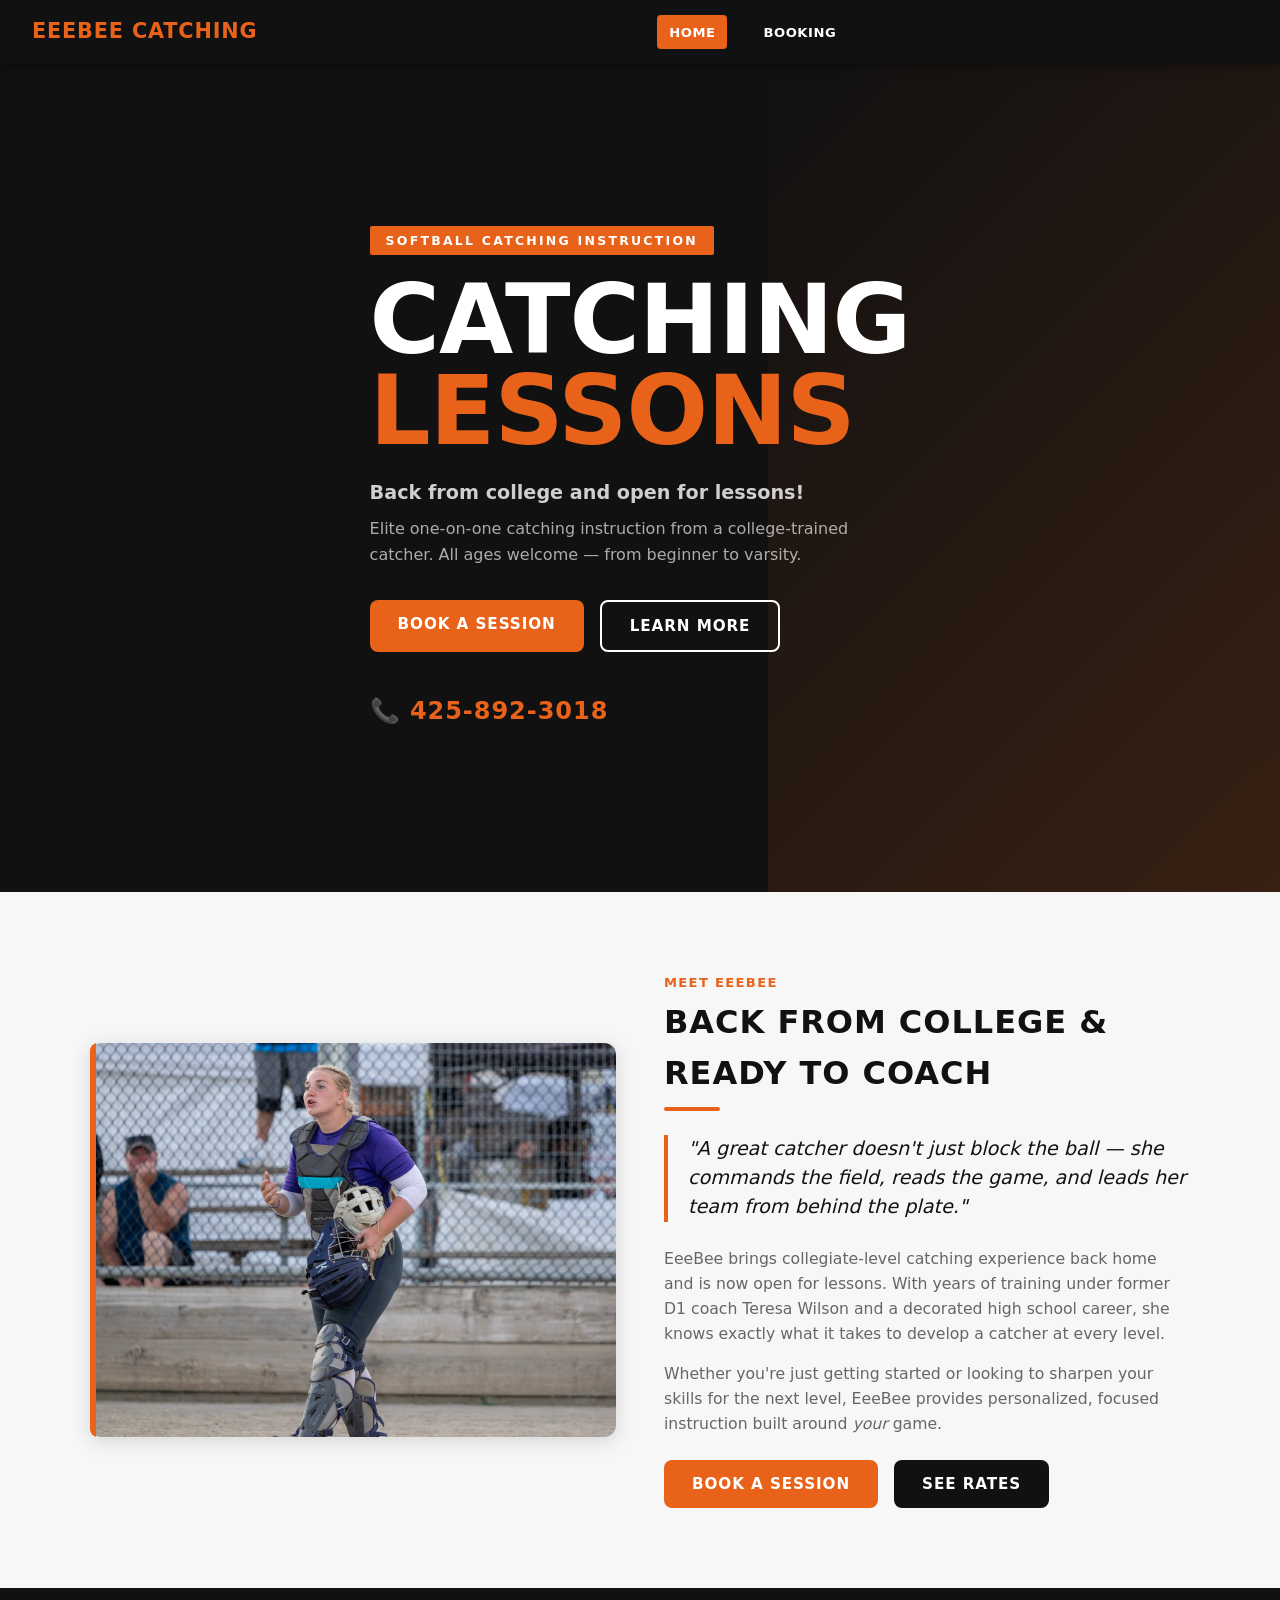
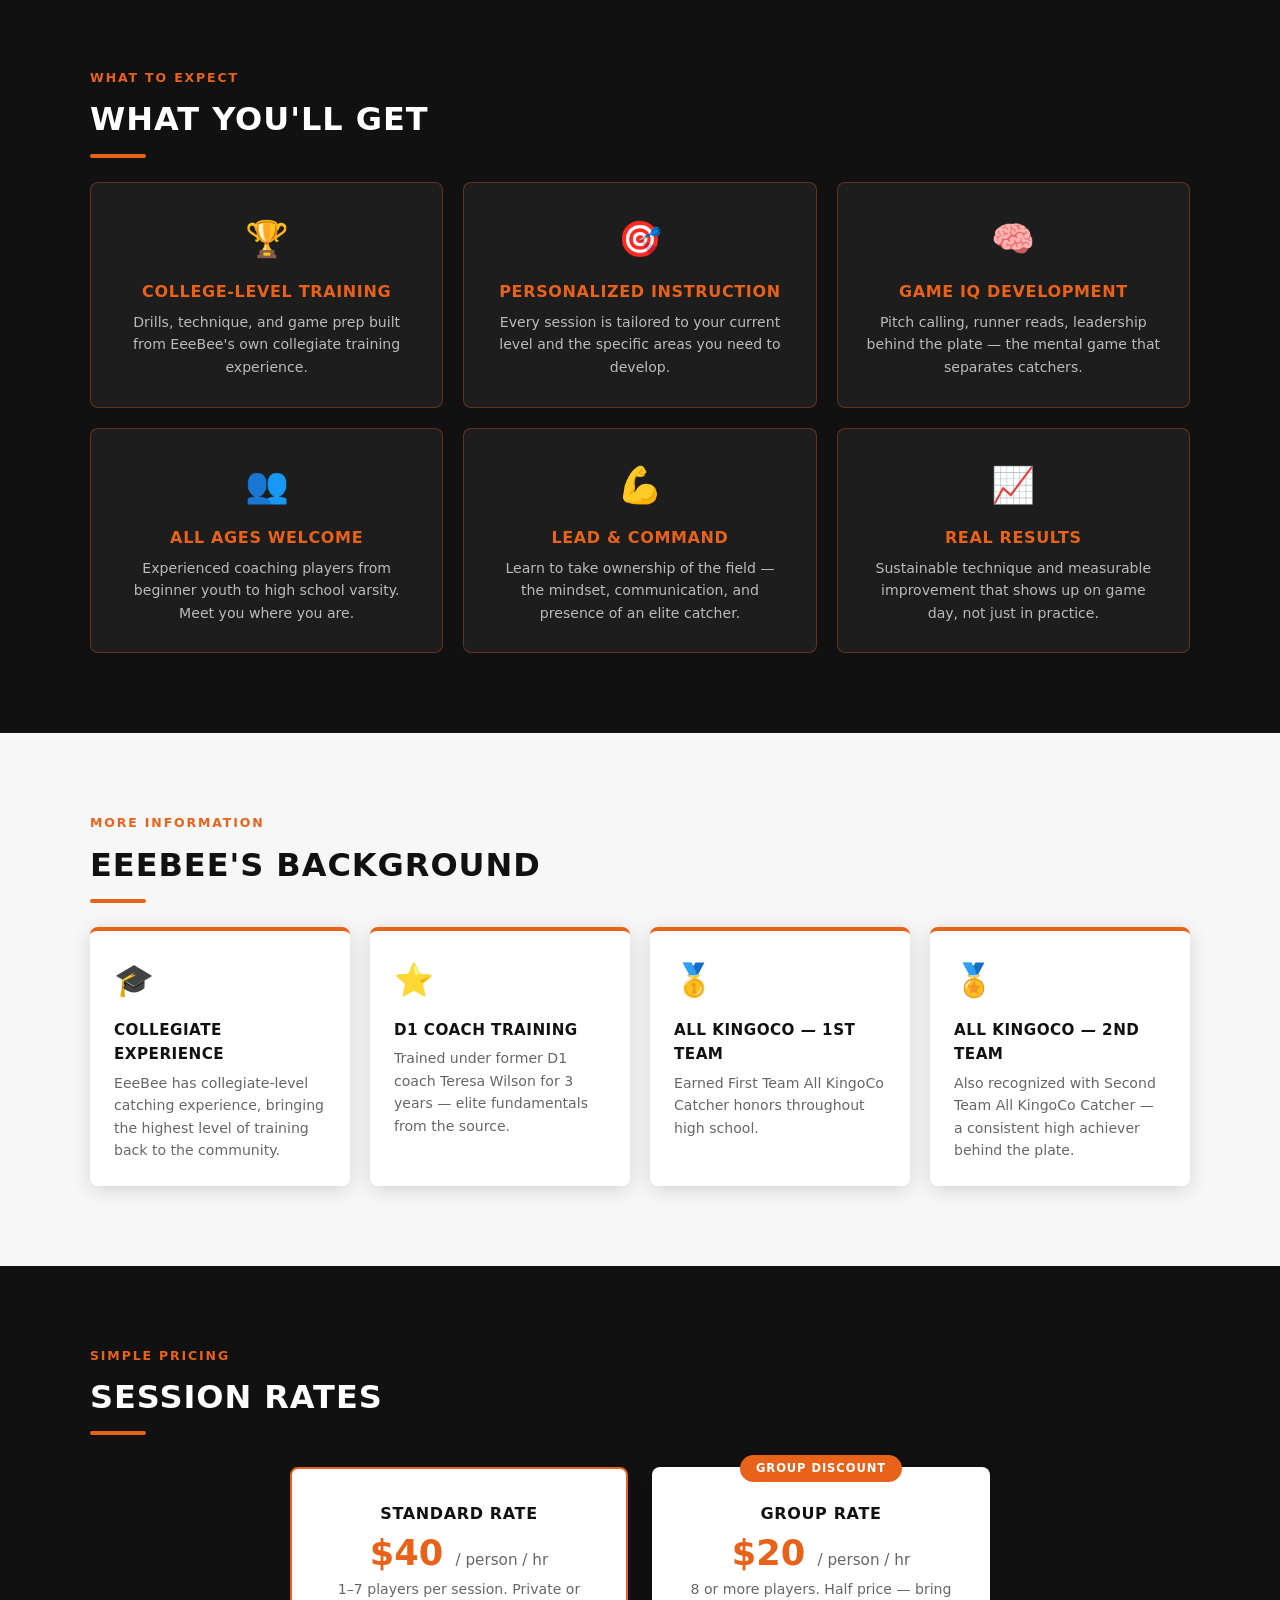
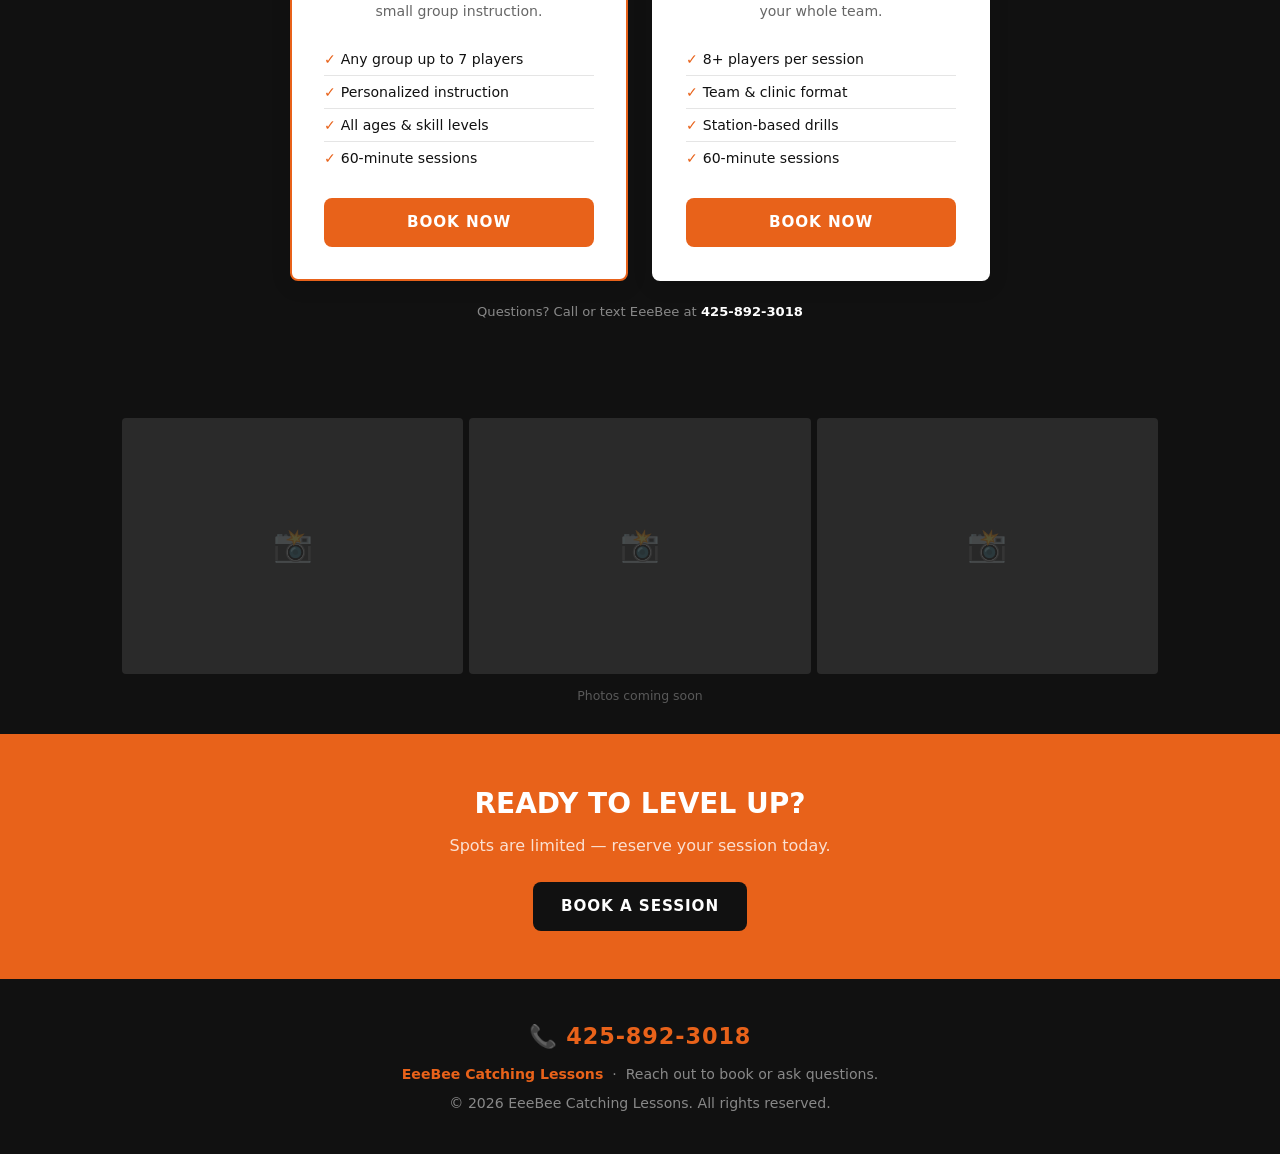
==== index.html @ da9e3a6a "add EeeBee hero photo to about section" ====
<!DOCTYPE html>
<html lang="en">
<head>
  <meta charset="UTF-8" />
  <meta name="viewport" content="width=device-width, initial-scale=1.0" />
  <title>EeeBee Catching Lessons</title>
  <link rel="stylesheet" href="style.css" />
</head>
<body>

<nav>
  <span class="nav-brand">EeeBee Catching</span>
  <div class="nav-links">
    <a href="index.html" class="active">Home</a>
    <a href="https://coach-book-sandy.vercel.app/eeebee/book">Booking</a>
  </div>
  <div id="nav-auth"></div>
</nav>

<!-- HERO -->
<section class="hero">
  <div class="hero-bg"></div>
  <div class="hero-content">
    <div class="hero-eyebrow">Softball Catching Instruction</div>
    <h1>Catching<span>Lessons</span></h1>
    <p class="hero-sub">Back from college and open for lessons!</p>
    <p class="hero-desc">Elite one-on-one catching instruction from a college-trained catcher. All ages welcome — from beginner to varsity.</p>
    <div class="hero-cta">
      <a href="https://coach-book-sandy.vercel.app/eeebee/book" class="btn btn-orange">Book a Session</a>
      <a href="#about" class="btn btn-outline">Learn More</a>
    </div>
    <div class="hero-contact">📞 425-892-3018</div>
  </div>
</section>

<!-- ABOUT / PHILOSOPHY -->
<section class="section" id="about">
  <div class="section-inner">
    <div class="about-grid">
      <div class="about-image">
        <img src="IMG_5575.jpeg" alt="EeeBee in catcher's gear" style="width:100%;border-radius:12px;object-fit:cover;max-height:520px" />
      </div>
      <div class="about-text">
        <p class="section-subtitle" style="margin-bottom:0.25rem;text-transform:uppercase;font-weight:800;font-size:0.82rem;letter-spacing:0.1em;color:var(--orange)">Meet EeeBee</p>
        <h2 class="section-title">Back from College &amp; Ready to Coach</h2>
        <div class="orange-line"></div>
        <blockquote>"A great catcher doesn't just block the ball — she commands the field, reads the game, and leads her team from behind the plate."</blockquote>
        <p>EeeBee brings collegiate-level catching experience back home and is now open for lessons. With years of training under former D1 coach Teresa Wilson and a decorated high school career, she knows exactly what it takes to develop a catcher at every level.</p>
        <p>Whether you're just getting started or looking to sharpen your skills for the next level, EeeBee provides personalized, focused instruction built around <em>your</em> game.</p>
        <div style="margin-top:1.5rem;display:flex;gap:1rem;flex-wrap:wrap">
          <a href="https://coach-book-sandy.vercel.app/eeebee/book" class="btn btn-orange">Book a Session</a>
          <a href="#rates" class="btn btn-black">See Rates</a>
        </div>
      </div>
    </div>
  </div>
</section>

<!-- WHAT TO EXPECT -->
<section class="section section-dark">
  <div class="section-inner">
    <p style="color:var(--orange);font-size:0.78rem;font-weight:800;letter-spacing:0.15em;text-transform:uppercase;margin-bottom:0.4rem">What to Expect</p>
    <h2 class="section-title" style="color:var(--white)">What You'll Get</h2>
    <div class="orange-line"></div>
    <div class="pillars-grid">
      <div class="pillar-card">
        <div class="pillar-icon">🏆</div>
        <h3>College-Level Training</h3>
        <p>Drills, technique, and game prep built from EeeBee's own collegiate training experience.</p>
      </div>
      <div class="pillar-card">
        <div class="pillar-icon">🎯</div>
        <h3>Personalized Instruction</h3>
        <p>Every session is tailored to your current level and the specific areas you need to develop.</p>
      </div>
      <div class="pillar-card">
        <div class="pillar-icon">🧠</div>
        <h3>Game IQ Development</h3>
        <p>Pitch calling, runner reads, leadership behind the plate — the mental game that separates catchers.</p>
      </div>
      <div class="pillar-card">
        <div class="pillar-icon">👥</div>
        <h3>All Ages Welcome</h3>
        <p>Experienced coaching players from beginner youth to high school varsity. Meet you where you are.</p>
      </div>
      <div class="pillar-card">
        <div class="pillar-icon">💪</div>
        <h3>Lead &amp; Command</h3>
        <p>Learn to take ownership of the field — the mindset, communication, and presence of an elite catcher.</p>
      </div>
      <div class="pillar-card">
        <div class="pillar-icon">📈</div>
        <h3>Real Results</h3>
        <p>Sustainable technique and measurable improvement that shows up on game day, not just in practice.</p>
      </div>
    </div>
  </div>
</section>

<!-- CREDENTIALS -->
<section class="section">
  <div class="section-inner">
    <p style="color:var(--orange);font-size:0.78rem;font-weight:800;letter-spacing:0.15em;text-transform:uppercase;margin-bottom:0.4rem">More Information</p>
    <h2 class="section-title">EeeBee's Background</h2>
    <div class="orange-line"></div>
    <div class="cred-grid">
      <div class="cred-card">
        <div class="cred-icon">🎓</div>
        <h4>Collegiate Experience</h4>
        <p>EeeBee has collegiate-level catching experience, bringing the highest level of training back to the community.</p>
      </div>
      <div class="cred-card">
        <div class="cred-icon">⭐</div>
        <h4>D1 Coach Training</h4>
        <p>Trained under former D1 coach Teresa Wilson for 3 years — elite fundamentals from the source.</p>
      </div>
      <div class="cred-card">
        <div class="cred-icon">🥇</div>
        <h4>All KingoCo — 1st Team</h4>
        <p>Earned First Team All KingoCo Catcher honors throughout high school.</p>
      </div>
      <div class="cred-card">
        <div class="cred-icon">🏅</div>
        <h4>All KingoCo — 2nd Team</h4>
        <p>Also recognized with Second Team All KingoCo Catcher — a consistent high achiever behind the plate.</p>
      </div>
    </div>
  </div>
</section>

<!-- RATES -->
<section class="section section-dark" id="rates">
  <div class="section-inner">
    <p style="color:var(--orange);font-size:0.78rem;font-weight:800;letter-spacing:0.15em;text-transform:uppercase;margin-bottom:0.4rem">Simple Pricing</p>
    <h2 class="section-title" style="color:var(--white)">Session Rates</h2>
    <div class="orange-line"></div>
    <div style="display:grid;grid-template-columns:1fr 1fr;gap:1.5rem;max-width:700px;margin:2rem auto 0">
      <div class="rate-card featured" style="text-align:center">
        <div class="rate-title">Standard Rate</div>
        <div class="rate-price">$40 <span>/ person / hr</span></div>
        <div class="rate-desc">1–7 players per session. Private or small group instruction.</div>
        <ul class="rate-features" style="text-align:left">
          <li>Any group up to 7 players</li>
          <li>Personalized instruction</li>
          <li>All ages &amp; skill levels</li>
          <li>60-minute sessions</li>
        </ul>
        <a href="https://coach-book-sandy.vercel.app/eeebee/book" class="btn btn-orange" style="width:100%;text-align:center">Book Now</a>
      </div>
      <div class="rate-card" style="text-align:center;position:relative">
        <div class="rate-badge">Group Discount</div>
        <div class="rate-title">Group Rate</div>
        <div class="rate-price">$20 <span>/ person / hr</span></div>
        <div class="rate-desc">8 or more players. Half price — bring your whole team.</div>
        <ul class="rate-features" style="text-align:left">
          <li>8+ players per session</li>
          <li>Team &amp; clinic format</li>
          <li>Station-based drills</li>
          <li>60-minute sessions</li>
        </ul>
        <a href="https://coach-book-sandy.vercel.app/eeebee/book" class="btn btn-orange" style="width:100%;text-align:center">Book Now</a>
      </div>
    </div>
    <p style="text-align:center;font-size:0.82rem;color:rgba(255,255,255,0.5);margin-top:1.25rem">
      Questions? Call or text EeeBee at <strong style="color:var(--white)">425-892-3018</strong>
    </p>
  </div>
</section>

<!-- PHOTO STRIP -->
<section style="padding:0;background:var(--black)">
  <div style="max-width:1100px;margin:0 auto;padding:1rem 2rem">
    <div class="photo-strip">
      <div class="photo-strip-item">📸</div>
      <div class="photo-strip-item">📸</div>
      <div class="photo-strip-item">📸</div>
    </div>
    <p style="text-align:center;color:rgba(255,255,255,0.3);font-size:0.78rem;padding:0.75rem 0">Photos coming soon</p>
  </div>
</section>

<!-- CTA -->
<div class="cta-strip">
  <h2>Ready to Level Up?</h2>
  <p>Spots are limited — reserve your session today.</p>
  <a href="https://coach-book-sandy.vercel.app/eeebee/book" class="btn btn-black">Book a Session</a>
</div>

<footer>
  <div class="footer-contact">📞 425-892-3018</div>
  <p><strong>EeeBee Catching Lessons</strong> &nbsp;·&nbsp; Reach out to book or ask questions.</p>
  <p style="margin-top:0.4rem">© 2026 EeeBee Catching Lessons. All rights reserved.</p>
</footer>

<script src="auth.js"></script>
</body>
</html>
---- style.css ----
/* ===== RESET & BASE ===== */
*, *::before, *::after { box-sizing: border-box; margin: 0; padding: 0; }

:root {
  --orange:      #E8621A;
  --orange-dark: #C04E10;
  --orange-light:#FF8040;
  --black:       #111111;
  --dark:        #1e1e1e;
  --white:       #ffffff;
  --off-white:   #f7f7f7;
  --gray:        #666666;
  --light-gray:  #e5e5e5;
  --green:       #16a34a;
  --red:         #dc2626;
  --radius:      8px;
  --shadow:      0 4px 20px rgba(0,0,0,0.14);
  --transition:  0.2s ease;
  --font:        'Segoe UI', system-ui, sans-serif;
}

html { scroll-behavior: smooth; }
body { font-family: var(--font); background: var(--off-white); color: var(--black); line-height: 1.6; }
img  { max-width: 100%; display: block; }
a    { color: inherit; text-decoration: none; }

/* ===== NAV ===== */
nav {
  position: sticky; top: 0; z-index: 100;
  background: var(--black);
  display: flex; align-items: center; justify-content: space-between;
  padding: 0 2rem; height: 64px;
  box-shadow: 0 2px 12px rgba(0,0,0,0.4);
}
.nav-brand {
  font-size: 1.3rem; font-weight: 900; color: var(--orange);
  letter-spacing: 0.04em; text-transform: uppercase;
}
.nav-links { display: flex; gap: 1.5rem; }
.nav-links a {
  color: var(--white); font-weight: 600; font-size: 0.95rem;
  padding: 0.4rem 0.75rem; border-radius: 4px;
  transition: background var(--transition), color var(--transition);
  text-transform: uppercase; letter-spacing: 0.04em; font-size: 0.82rem;
}
.nav-links a:hover, .nav-links a.active {
  background: var(--orange); color: var(--white);
}

/* ===== BUTTONS ===== */
.btn {
  display: inline-block; padding: 0.75rem 1.75rem;
  border-radius: var(--radius); font-weight: 800; font-size: 0.95rem;
  cursor: pointer; border: none;
  transition: transform var(--transition), box-shadow var(--transition), background var(--transition);
  text-transform: uppercase; letter-spacing: 0.06em;
}
.btn:hover { transform: translateY(-2px); box-shadow: 0 6px 20px rgba(0,0,0,0.2); }
.btn-orange { background: var(--orange); color: var(--white); }
.btn-orange:hover { background: var(--orange-light); }
.btn-black  { background: var(--black); color: var(--white); }
.btn-black:hover { background: #333; }
.btn-outline {
  background: transparent; color: var(--white);
  border: 2px solid var(--white);
}
.btn-outline:hover { background: var(--white); color: var(--black); }

/* ===== SECTION ===== */
.section { padding: 5rem 2rem; }
.section-inner { max-width: 1100px; margin: 0 auto; }
.section-title {
  font-size: 2rem; font-weight: 900; color: var(--black);
  text-transform: uppercase; letter-spacing: 0.03em; margin-bottom: 0.25rem;
}
.section-subtitle { color: var(--gray); font-size: 1rem; margin-bottom: 2rem; }
.orange-line {
  width: 56px; height: 4px; background: var(--orange);
  border-radius: 2px; margin: 0.5rem 0 1.5rem;
}

/* ===== HERO ===== */
.hero {
  position: relative; min-height: 92vh;
  display: flex; align-items: center; justify-content: center;
  overflow: hidden; background: var(--black);
}
.hero-bg {
  position: absolute; inset: 0;
  background: url('images/hero-placeholder.jpg') center/cover no-repeat;
  filter: brightness(0.32);
}
/* Diagonal accent */
.hero::after {
  content: ''; position: absolute; bottom: 0; right: 0;
  width: 40%; height: 100%;
  background: linear-gradient(135deg, transparent 0%, rgba(232,98,26,0.18) 100%);
  pointer-events: none;
}
.hero-content { position: relative; z-index: 2; max-width: 800px; padding: 2rem; text-align: left; }
.hero-eyebrow {
  display: inline-block; background: var(--orange); color: var(--white);
  font-size: 0.78rem; font-weight: 800; letter-spacing: 0.18em;
  text-transform: uppercase; padding: 0.3rem 1rem; border-radius: 2px;
  margin-bottom: 1.25rem;
}
.hero h1 {
  font-size: clamp(3rem, 8vw, 6rem); font-weight: 900;
  color: var(--white); line-height: 0.95; margin-bottom: 1.25rem;
  text-transform: uppercase; letter-spacing: -0.01em;
}
.hero h1 span { color: var(--orange); display: block; }
.hero-sub { font-size: 1.2rem; color: rgba(255,255,255,0.8); margin-bottom: 0.5rem; font-weight: 700; }
.hero-desc { font-size: 1rem; color: rgba(255,255,255,0.65); margin-bottom: 2rem; max-width: 520px; }
.hero-cta { display: flex; gap: 1rem; flex-wrap: wrap; }
.hero-contact {
  margin-top: 2.5rem; font-size: 1.5rem; font-weight: 900;
  color: var(--orange); letter-spacing: 0.04em;
}

/* ===== DIAGONAL SECTION DIVIDER ===== */
.section-dark { background: var(--black); }
.section-dark .section-title { color: var(--white); }
.section-dark .section-subtitle { color: rgba(255,255,255,0.55); }

/* ===== ABOUT / PHILOSOPHY ===== */
.about-grid {
  display: grid; grid-template-columns: 1fr 1fr; gap: 3rem; align-items: center;
}
.about-image {
  border-radius: var(--radius); overflow: hidden;
  box-shadow: var(--shadow); aspect-ratio: 4/3;
  background: var(--light-gray); position: relative;
}
.about-image::before {
  content: ''; position: absolute; top: 0; left: 0;
  width: 6px; height: 100%; background: var(--orange); z-index: 1;
}
.about-image img { width: 100%; height: 100%; object-fit: cover; }
.placeholder-img {
  width: 100%; height: 100%; display: flex; flex-direction: column;
  align-items: center; justify-content: center;
  background: linear-gradient(135deg, #2a2a2a, #1a1a1a);
  color: rgba(255,255,255,0.5); font-size: 0.88rem; font-weight: 600; gap: 0.5rem;
  min-height: 280px;
}
.placeholder-img .icon { font-size: 3rem; opacity: 0.4; }
.about-text blockquote {
  font-size: 1.2rem; font-style: italic; color: var(--black);
  border-left: 4px solid var(--orange); padding-left: 1.25rem;
  margin: 1.5rem 0; line-height: 1.5;
}
.about-text p { color: var(--gray); margin-bottom: 0.9rem; font-size: 0.98rem; }

/* ===== WHAT TO EXPECT PILLARS ===== */
.pillars-grid { display: grid; grid-template-columns: repeat(3, 1fr); gap: 1.25rem; }
.pillar-card {
  background: rgba(255,255,255,0.05); border: 1px solid rgba(232,98,26,0.35);
  border-radius: var(--radius); padding: 1.75rem; text-align: center;
  transition: background var(--transition), transform var(--transition);
}
.pillar-card:hover { background: rgba(232,98,26,0.12); transform: translateY(-4px); }
.pillar-icon { font-size: 2.2rem; margin-bottom: 0.75rem; }
.pillar-card h3 { font-size: 1rem; font-weight: 800; color: var(--orange); margin-bottom: 0.4rem; text-transform: uppercase; letter-spacing: 0.04em; }
.pillar-card p { font-size: 0.88rem; color: rgba(255,255,255,0.7); }

/* ===== CREDENTIALS ===== */
.cred-grid { display: grid; grid-template-columns: repeat(auto-fill, minmax(240px, 1fr)); gap: 1.25rem; }
.cred-card {
  background: var(--white); border-radius: var(--radius);
  box-shadow: var(--shadow); padding: 1.5rem;
  border-top: 4px solid var(--orange);
  transition: transform var(--transition);
}
.cred-card:hover { transform: translateY(-3px); }
.cred-card .cred-icon { font-size: 2rem; margin-bottom: 0.75rem; }
.cred-card h4 { font-size: 0.95rem; font-weight: 800; color: var(--black); text-transform: uppercase; letter-spacing: 0.03em; margin-bottom: 0.3rem; }
.cred-card p { font-size: 0.88rem; color: var(--gray); }

/* ===== PHOTO STRIP ===== */
.photo-strip {
  display: grid; grid-template-columns: repeat(3, 1fr); gap: 6px;
}
.photo-strip-item {
  aspect-ratio: 4/3; background: #2a2a2a; border-radius: 4px; overflow: hidden;
  display: flex; align-items: center; justify-content: center;
  font-size: 2rem; color: rgba(255,255,255,0.2);
}
.photo-strip-item img { width: 100%; height: 100%; object-fit: cover; }

/* ===== RATES PAGE ===== */
.rates-grid { display: grid; grid-template-columns: repeat(auto-fill, minmax(270px, 1fr)); gap: 1.5rem; }
.rate-card {
  background: var(--white); border-radius: var(--radius);
  box-shadow: var(--shadow); padding: 2rem; border: 2px solid transparent;
  transition: border-color var(--transition), transform var(--transition);
  position: relative;
}
.rate-card.featured { border-color: var(--orange); }
.rate-card:hover { transform: translateY(-4px); }
.rate-badge {
  position: absolute; top: -14px; left: 50%; transform: translateX(-50%);
  background: var(--orange); color: var(--white); font-size: 0.72rem;
  font-weight: 800; padding: 0.25rem 1rem; border-radius: 20px;
  white-space: nowrap; letter-spacing: 0.08em; text-transform: uppercase;
}
.rate-title { font-size: 1rem; font-weight: 900; color: var(--black); text-transform: uppercase; letter-spacing: 0.04em; margin-bottom: 0.25rem; }
.rate-price { font-size: 2.2rem; font-weight: 900; color: var(--orange); line-height: 1; margin: 0.5rem 0; }
.rate-price span { font-size: 0.95rem; font-weight: 500; color: var(--gray); }
.rate-desc { font-size: 0.88rem; color: var(--gray); margin-bottom: 1.25rem; }
.rate-features { list-style: none; margin-bottom: 1.5rem; }
.rate-features li { font-size: 0.88rem; padding: 0.3rem 0; color: var(--black); border-bottom: 1px solid var(--light-gray); }
.rate-features li:last-child { border-bottom: none; }
.rate-features li::before { content: "✓ "; color: var(--orange); font-weight: 800; }
.add-ons { background: var(--white); border-radius: var(--radius); box-shadow: var(--shadow); padding: 2rem; }
.add-ons h3 { font-size: 1.1rem; font-weight: 900; text-transform: uppercase; letter-spacing: 0.04em; color: var(--black); margin-bottom: 1rem; }
.add-on-row {
  display: flex; justify-content: space-between; align-items: center;
  padding: 0.75rem 0; border-bottom: 1px solid var(--light-gray);
}
.add-on-row:last-child { border-bottom: none; }
.add-on-row span { font-size: 0.92rem; color: var(--black); }
.add-on-price { font-weight: 800; color: var(--orange); }

/* ===== LOCATION PAGE ===== */
.location-grid { display: grid; grid-template-columns: repeat(auto-fill, minmax(300px, 1fr)); gap: 1.5rem; }
.location-card {
  background: var(--white); border-radius: var(--radius); box-shadow: var(--shadow);
  overflow: hidden; transition: transform var(--transition);
}
.location-card:hover { transform: translateY(-4px); }
.location-map-placeholder {
  height: 160px; background: linear-gradient(135deg, #2a2a2a, #1a1a1a);
  display: flex; align-items: center; justify-content: center; font-size: 2.5rem;
}
.location-body { padding: 1.5rem; }
.location-body h3 { font-size: 1rem; font-weight: 900; color: var(--black); text-transform: uppercase; letter-spacing: 0.04em; margin-bottom: 0.25rem; }
.location-body .address { font-size: 0.88rem; color: var(--gray); margin-bottom: 1rem; }
.location-details { display: flex; flex-direction: column; gap: 0.4rem; margin-bottom: 1.25rem; }
.location-detail { display: flex; gap: 0.5rem; font-size: 0.88rem; }
.location-detail .lbl { font-weight: 700; color: var(--black); min-width: 70px; }
.location-detail .val { color: var(--gray); }

/* ===== CALENDAR PAGE ===== */
.calendar-layout {
  display: grid; grid-template-columns: 1fr 340px; gap: 2rem; align-items: start;
}
.cal-header {
  display: flex; align-items: center; justify-content: space-between; margin-bottom: 1.5rem;
}
.cal-header h2 { font-size: 1.25rem; font-weight: 900; text-transform: uppercase; letter-spacing: 0.04em; }
.cal-nav-btn {
  background: var(--black); color: var(--white); border: none;
  width: 36px; height: 36px; border-radius: 50%; cursor: pointer;
  font-size: 1.1rem; transition: background var(--transition);
}
.cal-nav-btn:hover { background: var(--orange); }
.cal-grid { display: grid; grid-template-columns: repeat(7, 1fr); gap: 4px; }
.cal-day-label {
  text-align: center; font-size: 0.7rem; font-weight: 800;
  color: var(--gray); padding: 0.4rem 0; text-transform: uppercase; letter-spacing: 0.06em;
}
.cal-cell {
  aspect-ratio: 1; border-radius: 6px; display: flex; flex-direction: column;
  align-items: center; justify-content: center; cursor: pointer;
  font-size: 0.88rem; font-weight: 700; background: var(--white);
  border: 1.5px solid var(--light-gray); gap: 2px;
  transition: background var(--transition), border-color var(--transition);
}
.cal-cell:hover:not(.empty):not(.past):not(.no-availability) { background: #f0e8e0; border-color: var(--orange); }
.cal-cell.selected { background: var(--orange); color: var(--white); border-color: var(--orange); }
.cal-cell.past { opacity: 0.3; cursor: default; }
.cal-cell.empty { background: transparent; border-color: transparent; cursor: default; }
.cal-cell.today { border-color: var(--orange); }
.cal-cell.no-availability { background: #f7f7f7; color: #ccc; cursor: default; }
.cal-cell .dot-row { display: flex; gap: 2px; }
.cal-dot { width: 5px; height: 5px; border-radius: 50%; }
.cal-dot.available { background: var(--green); }
.cal-dot.booked   { background: var(--orange); }

/* Time slots */
.time-slots-panel {
  background: var(--white); border-radius: var(--radius); box-shadow: var(--shadow); padding: 1.5rem;
}
.time-slots-panel h3 { font-size: 0.9rem; font-weight: 900; text-transform: uppercase; letter-spacing: 0.06em; color: var(--black); margin-bottom: 1rem; }
.time-slots { display: flex; flex-direction: column; gap: 0.5rem; }
.slot {
  display: flex; align-items: center; justify-content: space-between;
  padding: 0.65rem 1rem; border-radius: 6px; border: 1.5px solid var(--light-gray);
  font-size: 0.88rem; font-weight: 700; cursor: pointer;
  transition: background var(--transition), border-color var(--transition);
}
.slot.available:hover { background: #fff3ed; border-color: var(--orange); }
.slot.booked { background: #fafafa; border-color: #e5e5e5; cursor: default; color: #aaa; }
.slot.selected-slot { background: var(--orange); color: var(--white); border-color: var(--orange); }
.slot-badge {
  font-size: 0.7rem; font-weight: 800; padding: 0.2rem 0.6rem;
  border-radius: 10px; text-transform: uppercase; letter-spacing: 0.06em;
}
.slot.available .slot-badge { background: #dcfce7; color: var(--green); }
.slot.booked .slot-badge { background: #f5f5f5; color: #aaa; }
.slot.selected-slot .slot-badge { background: rgba(0,0,0,0.2); color: var(--white); }

/* Confirm panel */
.confirm-panel {
  background: var(--white); border-radius: var(--radius); box-shadow: var(--shadow);
  padding: 1.5rem; margin-top: 1rem; border-top: 3px solid var(--orange);
}
.confirm-panel h3 { font-size: 0.9rem; font-weight: 900; text-transform: uppercase; letter-spacing: 0.06em; color: var(--black); margin-bottom: 0.75rem; }
.confirm-detail { font-size: 0.88rem; color: var(--gray); margin-bottom: 0.35rem; }
.confirm-detail strong { color: var(--black); }
.confirm-actions { display: flex; gap: 0.75rem; margin-top: 1.25rem; }
.btn-confirm { background: var(--orange); color: var(--white); font-size: 0.85rem; padding: 0.6rem 1.25rem; }
.btn-cancel-slot { background: var(--light-gray); color: var(--black); font-size: 0.85rem; padding: 0.6rem 1.25rem; }

/* ===== LOGIN MODAL ===== */
.modal-overlay {
  position: fixed; inset: 0; z-index: 200;
  background: rgba(0,0,0,0.75); backdrop-filter: blur(4px);
  display: flex; align-items: center; justify-content: center; padding: 1rem;
}
.modal-overlay.hidden { display: none; }
.modal {
  background: var(--white); border-radius: 12px; padding: 2.5rem;
  width: 100%; max-width: 400px; box-shadow: 0 20px 60px rgba(0,0,0,0.4);
  position: relative; border-top: 4px solid var(--orange);
}
.modal-logo { font-size: 1.4rem; font-weight: 900; color: var(--orange); text-align: center; margin-bottom: 0.25rem; text-transform: uppercase; letter-spacing: 0.06em; }
.modal h2 { font-size: 1.25rem; font-weight: 900; color: var(--black); text-align: center; margin-bottom: 0.25rem; text-transform: uppercase; }
.modal .modal-sub { text-align: center; font-size: 0.85rem; color: var(--gray); margin-bottom: 1.75rem; }
.form-group { margin-bottom: 1rem; }
.form-group label { display: block; font-size: 0.82rem; font-weight: 800; color: var(--black); margin-bottom: 0.35rem; text-transform: uppercase; letter-spacing: 0.04em; }
.form-group input {
  width: 100%; padding: 0.7rem 1rem; border-radius: 6px;
  border: 1.5px solid var(--light-gray); font-size: 0.95rem; font-family: var(--font);
  transition: border-color var(--transition);
}
.form-group input:focus { outline: none; border-color: var(--orange); }
.form-error { font-size: 0.82rem; color: var(--red); margin-top: 0.3rem; display: none; }
.form-error.show { display: block; }
.modal-btn { width: 100%; margin-top: 0.5rem; padding: 0.85rem; font-size: 0.95rem; }
.modal-toggle { text-align: center; font-size: 0.85rem; color: var(--gray); margin-top: 1rem; }
.modal-toggle a { color: var(--orange); font-weight: 700; cursor: pointer; }
.modal-close {
  position: absolute; top: 1rem; right: 1.2rem;
  background: none; border: none; font-size: 1.4rem; cursor: pointer; color: var(--gray);
}

/* ===== USER BAR ===== */
.user-bar { display: flex; align-items: center; gap: 0.75rem; }
.user-avatar {
  width: 32px; height: 32px; border-radius: 50%;
  background: var(--orange); display: flex; align-items: center; justify-content: center;
  font-size: 0.75rem; font-weight: 900; color: var(--white);
}
.user-name { color: var(--white); font-size: 0.85rem; font-weight: 700; }
.logout-btn {
  background: none; border: 1px solid rgba(255,255,255,0.3);
  color: rgba(255,255,255,0.65); font-size: 0.75rem; padding: 0.25rem 0.6rem;
  border-radius: 4px; cursor: pointer; transition: all var(--transition);
}
.logout-btn:hover { background: rgba(255,255,255,0.1); color: var(--white); }
.admin-link-btn {
  background: var(--orange); color: var(--white); font-size: 0.72rem;
  font-weight: 800; padding: 0.25rem 0.7rem; border-radius: 4px;
  text-transform: uppercase; letter-spacing: 0.06em;
}

/* ===== PAGE HERO (sub-pages) ===== */
.page-hero {
  background: var(--black); padding: 3.5rem 2rem; text-align: center;
  position: relative; overflow: hidden;
}
.page-hero::before {
  content: ''; position: absolute; left: 0; top: 0; bottom: 0;
  width: 5px; background: var(--orange);
}
.page-hero h1 { font-size: 2.2rem; font-weight: 900; color: var(--white); text-transform: uppercase; letter-spacing: 0.04em; margin-bottom: 0.4rem; }
.page-hero p { color: rgba(255,255,255,0.6); font-size: 0.95rem; }
.page-hero .orange-line { margin: 0.75rem auto 0; }

/* ===== ADMIN PAGE ===== */
.admin-layout { display: grid; grid-template-columns: 260px 1fr; gap: 2rem; align-items: start; }
.week-nav { display: flex; align-items: center; justify-content: space-between; margin-bottom: 1.5rem; }
.week-nav h2 { font-size: 1.1rem; font-weight: 900; text-transform: uppercase; }
.day-availability-card {
  background: var(--white); border-radius: var(--radius); box-shadow: var(--shadow);
  margin-bottom: 1rem; overflow: hidden;
}
.day-av-header {
  display: flex; align-items: center; justify-content: space-between;
  padding: 1rem 1.25rem; background: var(--black); cursor: pointer;
}
.day-av-header h3 { font-size: 0.9rem; font-weight: 900; color: var(--white); text-transform: uppercase; letter-spacing: 0.06em; }
.day-av-header .day-status { font-size: 0.75rem; font-weight: 700; padding: 0.2rem 0.6rem; border-radius: 10px; }
.day-status.has-slots { background: #dcfce7; color: var(--green); }
.day-status.no-slots  { background: #f5f5f5; color: #aaa; }
.day-av-body { padding: 1.25rem; display: none; }
.day-av-body.open { display: block; }
.slots-toggle-grid { display: grid; grid-template-columns: repeat(3, 1fr); gap: 0.5rem; }
/* Slot row — wraps the toggle + location selector */
.slot-row { margin-bottom: 0.5rem; }

.slot-toggle {
  display: flex; align-items: center; justify-content: space-between;
  width: 100%; padding: 0.5rem 0.75rem; border-radius: 6px;
  border: 1.5px solid var(--light-gray);
  font-size: 0.85rem; font-weight: 700; cursor: pointer;
  transition: all var(--transition); user-select: none;
}
.slot-toggle.on  { background: var(--orange); color: var(--white); border-color: var(--orange); }
.slot-toggle.off { background: var(--white); color: var(--gray); }
.slot-toggle.off:hover { border-color: var(--orange); color: var(--orange); }
.slot-toggle.booked-by-user {
  background: #fafafa; color: #aaa; border-color: #e5e5e5;
  cursor: not-allowed; flex-direction: column; align-items: flex-start; gap: 0.1rem;
}
.slot-booked-label { font-size: 0.72rem; font-weight: 600; color: var(--red); }
.slot-on-check { font-size: 0.72rem; font-weight: 800; opacity: 0.85; }

/* Location row shown beneath an ON slot */
.slot-location-row {
  display: flex; align-items: center; gap: 0.5rem;
  padding: 0.35rem 0.75rem 0.35rem 0.75rem;
  background: #fff8f4; border: 1.5px solid var(--orange);
  border-top: none; border-radius: 0 0 6px 6px;
  margin-top: -2px;
}
.slot-location-label { font-size: 0.75rem; font-weight: 700; color: var(--orange); white-space: nowrap; }
.slot-location-val   { font-size: 0.78rem; color: var(--gray); font-weight: 600; }
.slot-location-select {
  flex: 1; font-size: 0.78rem; font-family: var(--font); font-weight: 600;
  border: none; background: transparent; color: var(--black);
  cursor: pointer; outline: none; padding: 0.1rem 0;
}

.day-actions { display: flex; gap: 0.75rem; margin-top: 0.75rem; }
.btn-all-on  { background: var(--orange); color: var(--white); font-size: 0.8rem; padding: 0.4rem 0.9rem; }
.btn-all-off { background: var(--light-gray); color: var(--black); font-size: 0.8rem; padding: 0.4rem 0.9rem; }

.admin-sidebar { background: var(--white); border-radius: var(--radius); box-shadow: var(--shadow); padding: 1.5rem; }
.admin-sidebar h3 { font-size: 0.9rem; font-weight: 900; text-transform: uppercase; letter-spacing: 0.06em; color: var(--black); margin-bottom: 1rem; }
.admin-stat { display: flex; justify-content: space-between; padding: 0.6rem 0; border-bottom: 1px solid var(--light-gray); font-size: 0.88rem; }
.admin-stat:last-child { border-bottom: none; }
.admin-stat .stat-label { color: var(--gray); }
.admin-stat .stat-val { font-weight: 800; color: var(--orange); }

/* ===== BOOKING ROW (My Upcoming Bookings) ===== */
.booking-row {
  display: flex; justify-content: space-between; align-items: flex-start;
  padding: 0.75rem 0; border-bottom: 1px solid var(--light-gray); gap: 0.75rem;
}
.booking-row:last-child { border-bottom: none; }
.booking-info { flex: 1; }
.booking-date { font-size: 0.88rem; font-weight: 800; color: var(--black); }
.booking-time { font-size: 0.82rem; color: var(--gray); }
.booking-location { font-size: 0.78rem; color: var(--orange); font-weight: 600; margin-top: 2px; }
.booking-actions { display: flex; flex-direction: column; align-items: flex-end; gap: 0.35rem; }
.booking-confirmed-badge {
  background: #fff3ed; color: var(--orange); font-size: 0.7rem; font-weight: 800;
  padding: 0.2rem 0.55rem; border-radius: 10px; text-transform: uppercase; letter-spacing: 0.06em;
}
.cancel-booking-btn {
  background: none; border: 1.5px solid var(--red); color: var(--red);
  font-size: 0.72rem; font-weight: 800; padding: 0.2rem 0.6rem; border-radius: 4px;
  cursor: pointer; text-transform: uppercase; letter-spacing: 0.05em;
  transition: background var(--transition), color var(--transition);
}
.cancel-booking-btn:hover { background: var(--red); color: var(--white); }
.cancel-locked-label {
  font-size: 0.7rem; color: #aaa; font-weight: 600; white-space: nowrap;
}

/* ===== NOTIFICATION OPTIONS (registration form) ===== */
.notif-options {
  display: flex; gap: 0.5rem; flex-wrap: wrap; margin-top: 0.25rem;
}
.notif-option {
  display: flex; align-items: center; gap: 0.3rem;
  font-size: 0.85rem; font-weight: 600; color: var(--black);
  cursor: pointer; padding: 0.35rem 0.75rem;
  border: 1.5px solid var(--light-gray); border-radius: 6px;
  transition: border-color var(--transition), background var(--transition);
}
.notif-option:has(input:checked) { border-color: var(--orange); background: #fff3ed; }
.notif-option input { accent-color: var(--orange); }

/* ===== PROFILE PAGE ===== */
.profile-layout {
  display: grid; grid-template-columns: 1fr 1fr; gap: 1.5rem; align-items: start;
}
.profile-card {
  background: var(--white); border-radius: var(--radius); box-shadow: var(--shadow);
  padding: 1.75rem;
}
.profile-section-title {
  font-size: 1.05rem; font-weight: 900; text-transform: uppercase;
  letter-spacing: 0.04em; color: var(--black); margin-bottom: 0.25rem;
}
.profile-save-row {
  display: flex; align-items: center; gap: 1rem; margin-top: 1rem;
}
.profile-save-msg { font-size: 0.82rem; font-weight: 700; }

/* Player rows */
.player-row {
  display: flex; align-items: center; gap: 0.75rem;
  padding: 0.6rem 0; border-bottom: 1px solid var(--light-gray);
}
.player-row:last-child { border-bottom: none; }
.player-avatar {
  width: 32px; height: 32px; border-radius: 50%;
  background: var(--orange); color: var(--white);
  display: flex; align-items: center; justify-content: center;
  font-size: 0.75rem; font-weight: 900; flex-shrink: 0;
}
.player-name { flex: 1; font-size: 0.92rem; font-weight: 700; color: var(--black); }
.player-age-badge {
  display: inline-block; font-size: 0.72rem; font-weight: 700;
  color: var(--orange); background: #fff3ed;
  padding: 0.1rem 0.5rem; border-radius: 10px;
  margin-left: 0.4rem; vertical-align: middle;
}
.player-remove-btn {
  background: none; border: none; color: #ccc; font-size: 0.9rem;
  cursor: pointer; padding: 0.2rem 0.4rem; border-radius: 4px;
  transition: color var(--transition), background var(--transition);
}
.player-remove-btn:hover { color: var(--red); background: #fff0f0; }

/* Make avatar clickable in nav */
a.user-avatar { text-decoration: none; cursor: pointer; }
a.user-name   { text-decoration: none; color: var(--white); font-size: 0.85rem; font-weight: 700; }
a.user-name:hover { color: var(--orange); }

@media (max-width: 768px) {
  .profile-layout { grid-template-columns: 1fr; }
}

/* ===== FOOTER ===== */
footer {
  background: var(--black); color: rgba(255,255,255,0.5);
  text-align: center; padding: 2.5rem 1rem; font-size: 0.88rem;
}
footer strong { color: var(--orange); }
footer .footer-contact { font-size: 1.4rem; font-weight: 900; color: var(--orange); margin-bottom: 0.5rem; letter-spacing: 0.04em; }

/* ===== CTA STRIP ===== */
.cta-strip { background: var(--orange); padding: 3rem 2rem; text-align: center; }
.cta-strip h2 { font-size: 1.75rem; font-weight: 900; color: var(--white); margin-bottom: 0.4rem; text-transform: uppercase; }
.cta-strip p { color: rgba(255,255,255,0.8); margin-bottom: 1.5rem; }

/* ===== RESPONSIVE ===== */
@media (max-width: 768px) {
  .about-grid, .calendar-layout, .admin-layout { grid-template-columns: 1fr; }
  .pillars-grid { grid-template-columns: 1fr; }
  nav { padding: 0 1rem; }
  .nav-links { gap: 0.5rem; }
  .nav-links a { font-size: 0.75rem; padding: 0.3rem 0.5rem; }
  .hero h1 { font-size: 3rem; }
  .slots-toggle-grid { grid-template-columns: repeat(2, 1fr); }
}
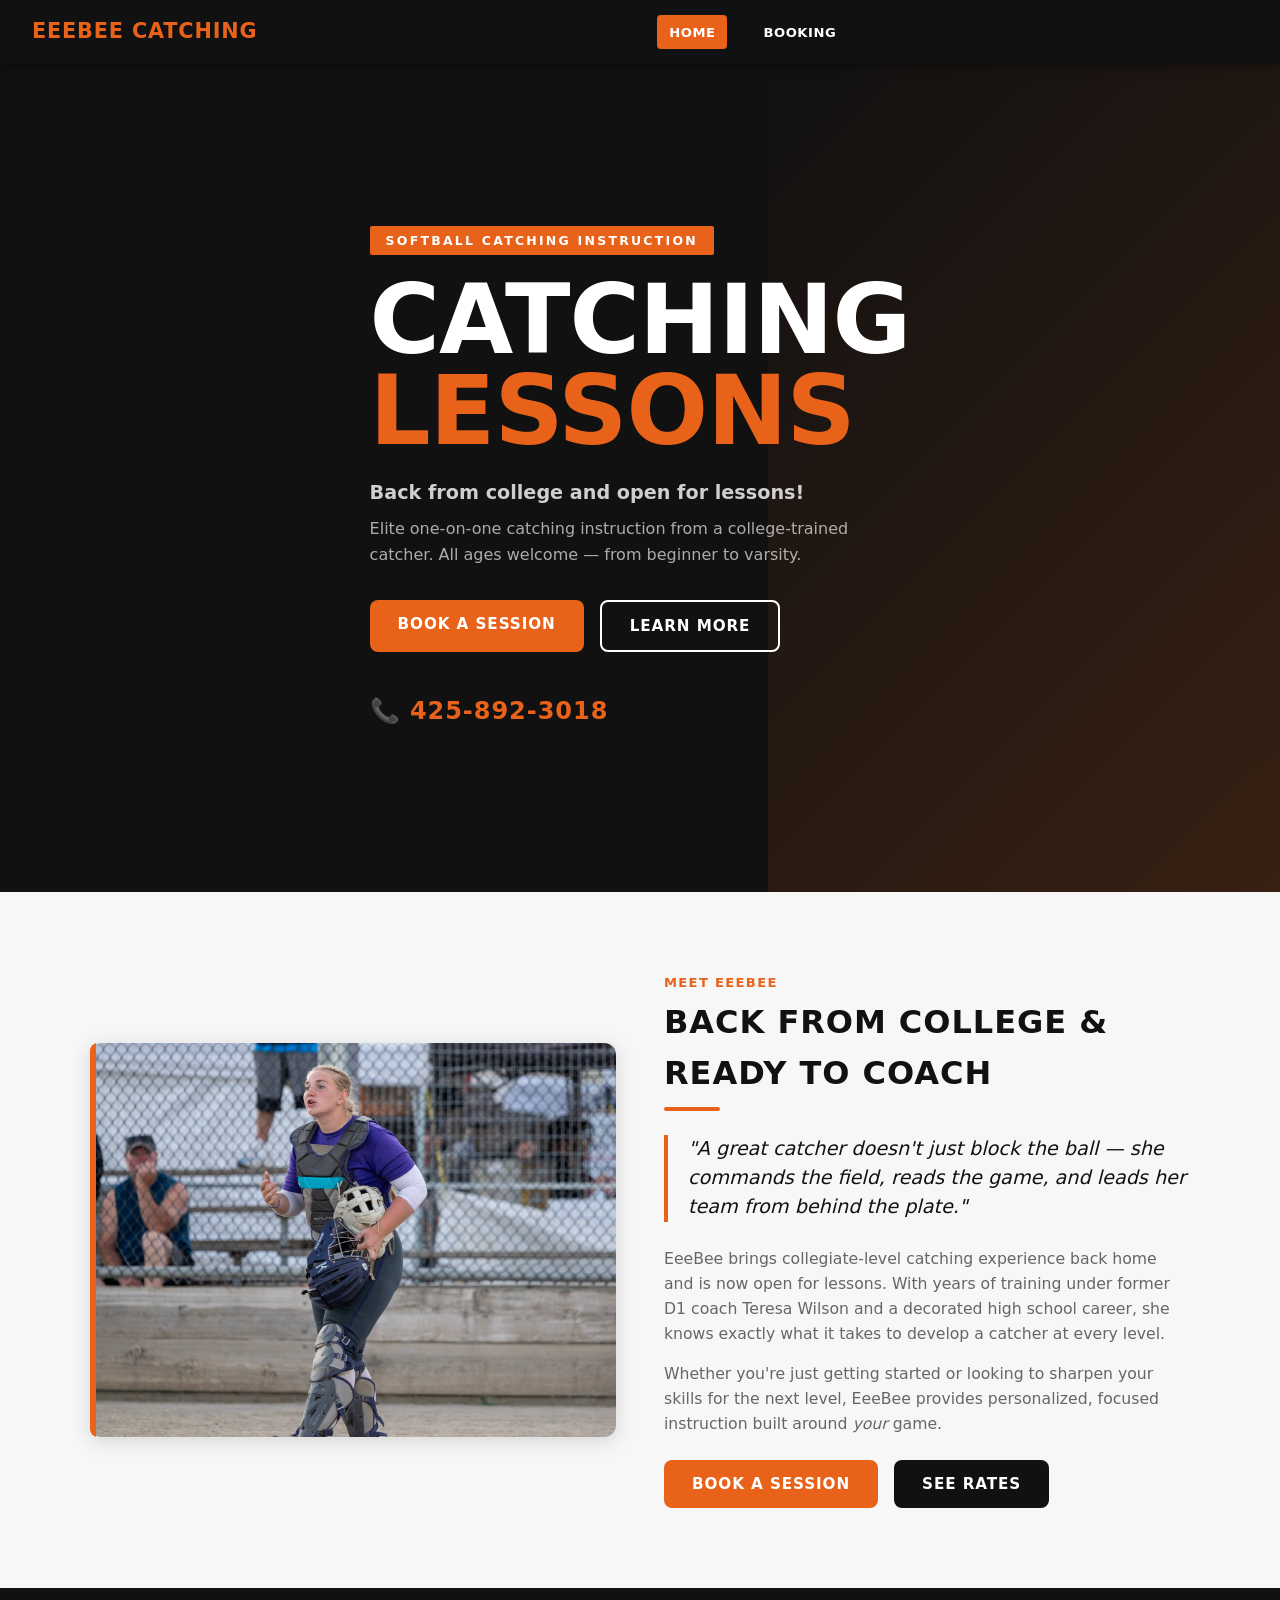
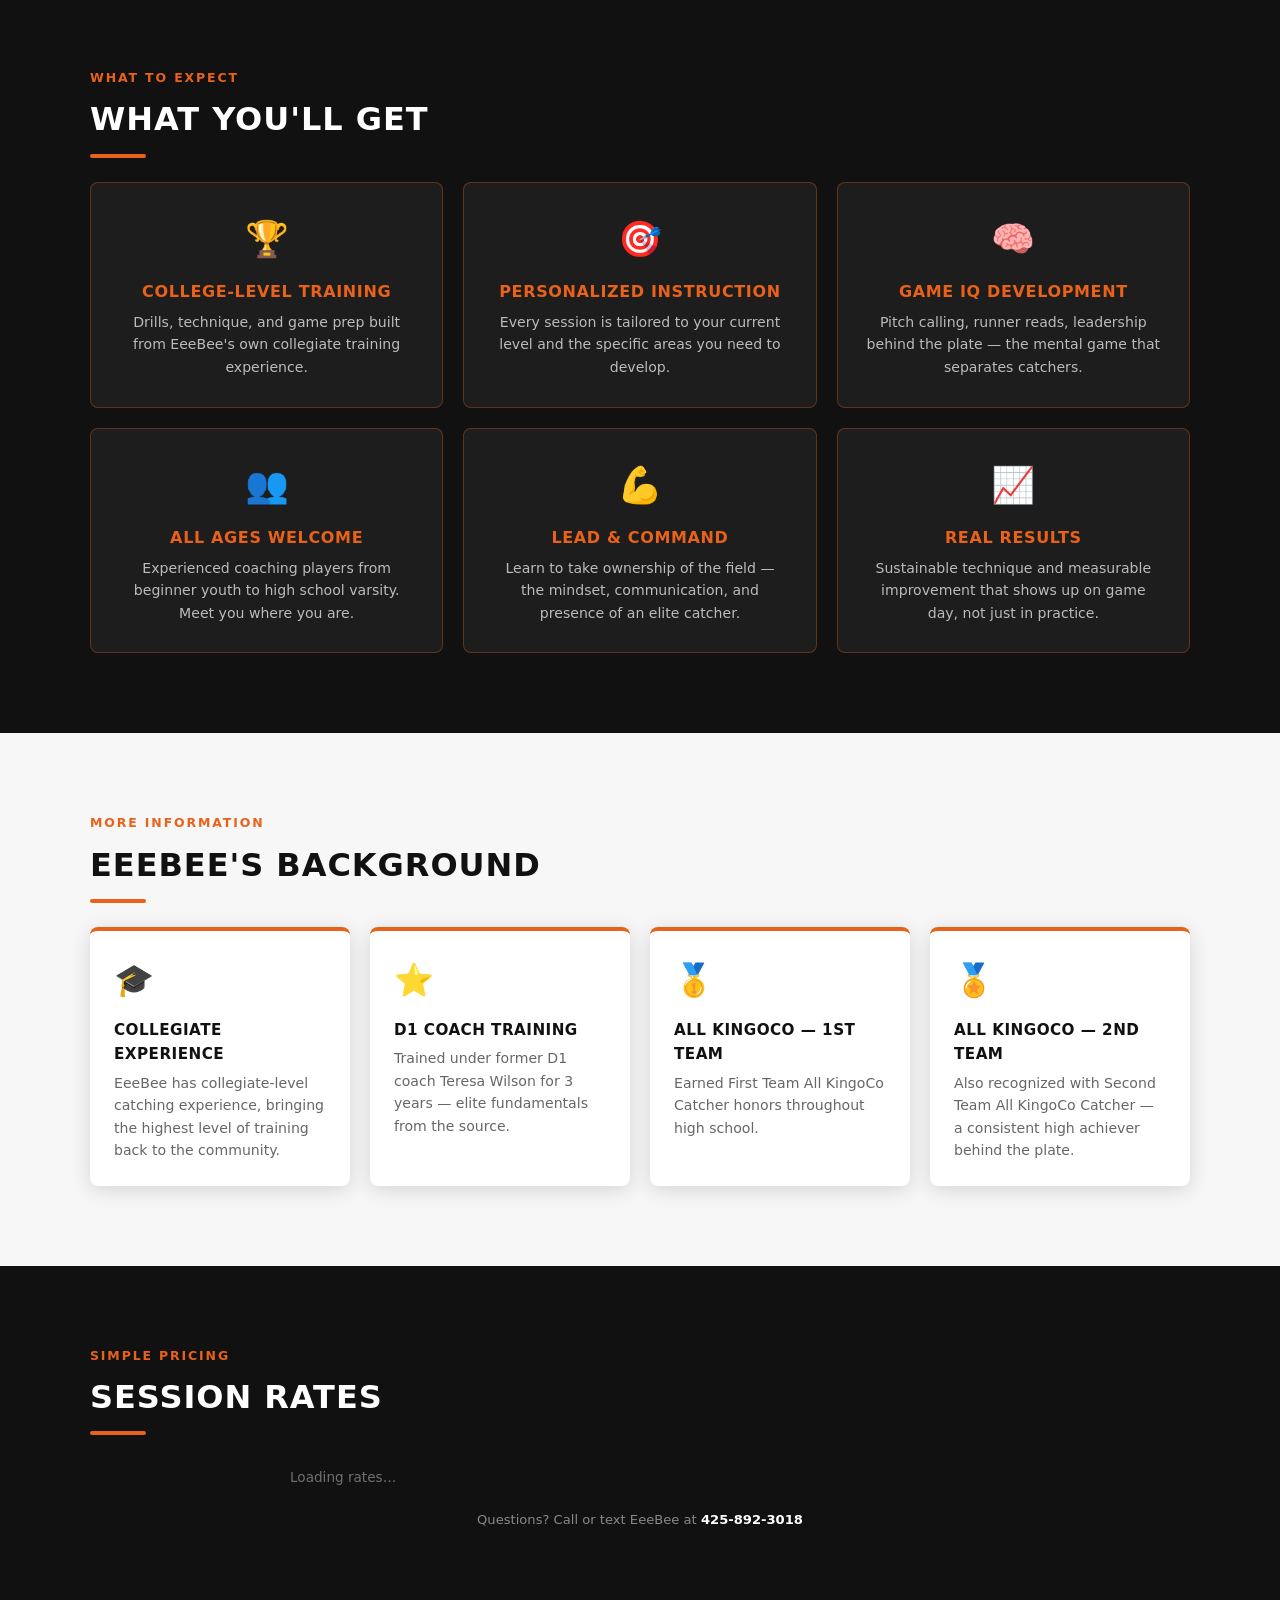
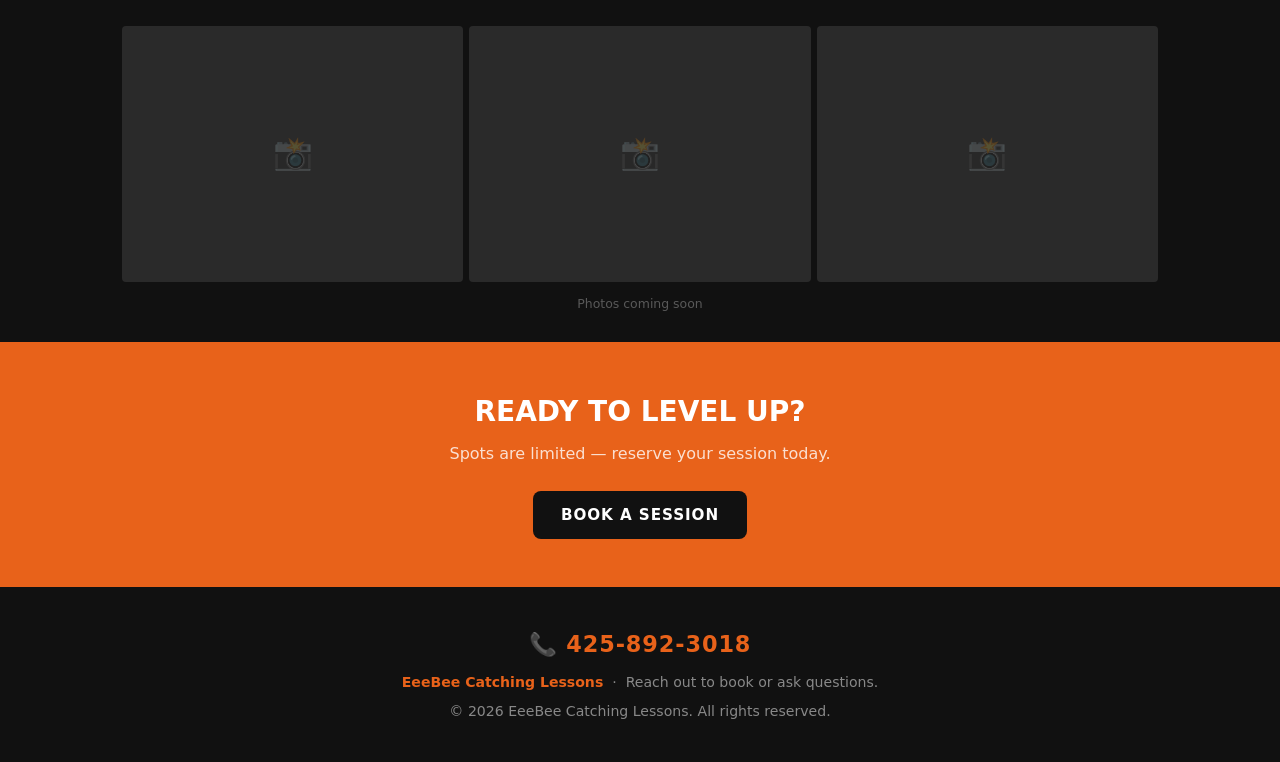
==== commit 76b6f9bb: "load rates dynamically from CoachBook" ====
--- a/index.html
+++ b/index.html
@@ -134,32 +134,8 @@
     <p style="color:var(--orange);font-size:0.78rem;font-weight:800;letter-spacing:0.15em;text-transform:uppercase;margin-bottom:0.4rem">Simple Pricing</p>
     <h2 class="section-title" style="color:var(--white)">Session Rates</h2>
     <div class="orange-line"></div>
-    <div style="display:grid;grid-template-columns:1fr 1fr;gap:1.5rem;max-width:700px;margin:2rem auto 0">
-      <div class="rate-card featured" style="text-align:center">
-        <div class="rate-title">Standard Rate</div>
-        <div class="rate-price">$40 <span>/ person / hr</span></div>
-        <div class="rate-desc">1–7 players per session. Private or small group instruction.</div>
-        <ul class="rate-features" style="text-align:left">
-          <li>Any group up to 7 players</li>
-          <li>Personalized instruction</li>
-          <li>All ages &amp; skill levels</li>
-          <li>60-minute sessions</li>
-        </ul>
-        <a href="https://coach-book-sandy.vercel.app/eeebee/book" class="btn btn-orange" style="width:100%;text-align:center">Book Now</a>
-      </div>
-      <div class="rate-card" style="text-align:center;position:relative">
-        <div class="rate-badge">Group Discount</div>
-        <div class="rate-title">Group Rate</div>
-        <div class="rate-price">$20 <span>/ person / hr</span></div>
-        <div class="rate-desc">8 or more players. Half price — bring your whole team.</div>
-        <ul class="rate-features" style="text-align:left">
-          <li>8+ players per session</li>
-          <li>Team &amp; clinic format</li>
-          <li>Station-based drills</li>
-          <li>60-minute sessions</li>
-        </ul>
-        <a href="https://coach-book-sandy.vercel.app/eeebee/book" class="btn btn-orange" style="width:100%;text-align:center">Book Now</a>
-      </div>
+    <div id="rates-grid" style="display:grid;grid-template-columns:repeat(auto-fit,minmax(220px,1fr));gap:1.5rem;max-width:700px;margin:2rem auto 0">
+      <p style="color:rgba(255,255,255,0.4);font-size:0.85rem">Loading rates…</p>
     </div>
     <p style="text-align:center;font-size:0.82rem;color:rgba(255,255,255,0.5);margin-top:1.25rem">
       Questions? Call or text EeeBee at <strong style="color:var(--white)">425-892-3018</strong>
@@ -193,5 +169,48 @@
 </footer>
 
 <script src="auth.js"></script>
+<script>
+(async function loadRates() {
+  const SUPABASE_URL = "https://sadvwxjuvwbvijevjhkj.supabase.co";
+  const SUPABASE_KEY = "sb_publishable_kWQezDxyZxhYL3AvuuyX9w_CcaOSoVW";
+  const BOOK_URL = "https://coach-book-sandy.vercel.app/eeebee/book";
+
+  try {
+    // Get eeebee's business id
+    const bizRes = await fetch(`${SUPABASE_URL}/rest/v1/businesses?slug=eq.eeebee&select=id`, {
+      headers: { apikey: SUPABASE_KEY, Authorization: `Bearer ${SUPABASE_KEY}` }
+    });
+    const [biz] = await bizRes.json();
+    if (!biz) return;
+
+    // Get her rates
+    const ratesRes = await fetch(`${SUPABASE_URL}/rest/v1/rates?business_id=eq.${biz.id}&select=*&order=price_cents.asc`, {
+      headers: { apikey: SUPABASE_KEY, Authorization: `Bearer ${SUPABASE_KEY}` }
+    });
+    const rates = await ratesRes.json();
+    if (!rates.length) return;
+
+    const grid = document.getElementById("rates-grid");
+    grid.innerHTML = rates.map((r, i) => {
+      const price = (r.price_cents / 100).toFixed(0);
+      const players = r.max_players
+        ? (r.min_players === r.max_players ? `${r.min_players} players` : `${r.min_players}–${r.max_players} players`)
+        : `${r.min_players}+ players`;
+      const featured = i === 0 ? " featured" : "";
+      return `
+        <div class="rate-card${featured}" style="text-align:center">
+          <div class="rate-title">${r.name}</div>
+          <div class="rate-price">$${price} <span>/ person / hr</span></div>
+          <div class="rate-desc">${r.description || players}</div>
+          <ul class="rate-features" style="text-align:left">
+            <li>${players}</li>
+            <li>60-minute sessions</li>
+          </ul>
+          <a href="${BOOK_URL}" class="btn btn-orange" style="width:100%;text-align:center">Book Now</a>
+        </div>`;
+    }).join("");
+  } catch(e) { console.error("Failed to load rates", e); }
+})();
+</script>
 </body>
 </html>
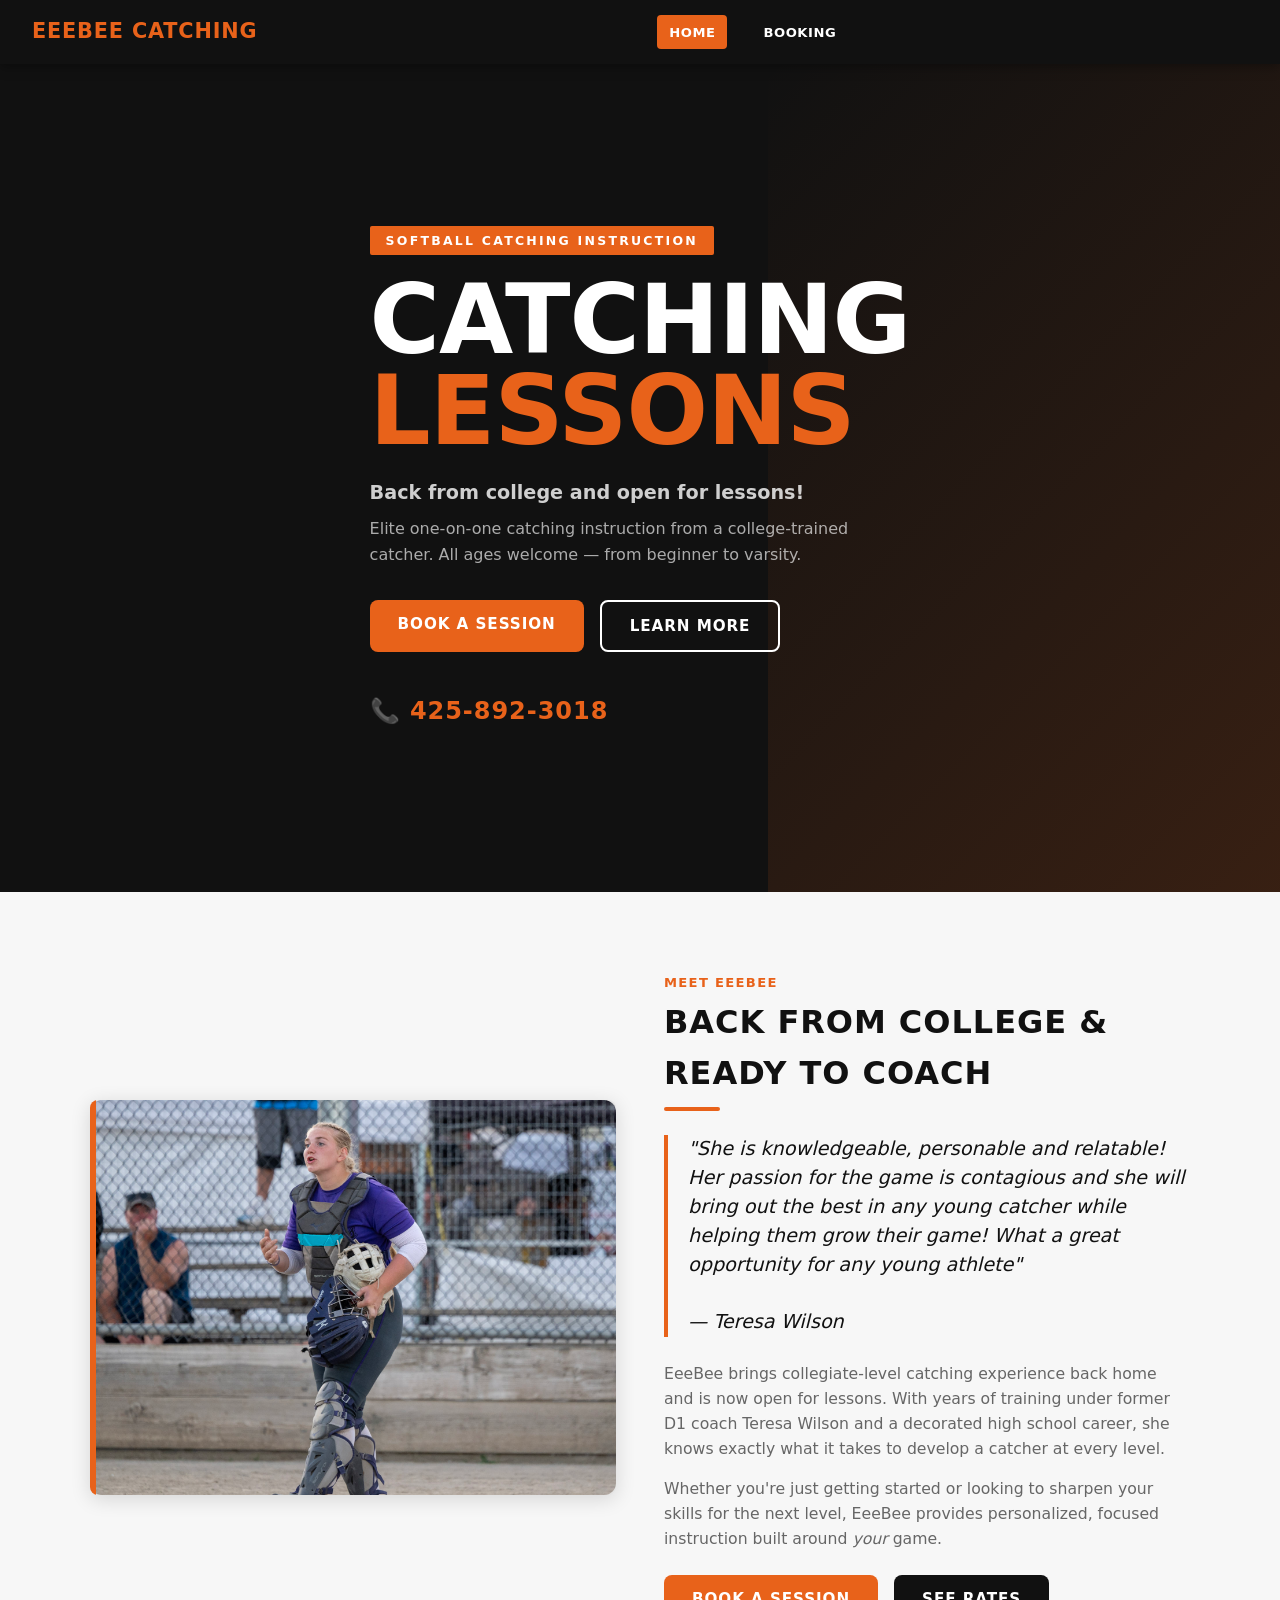
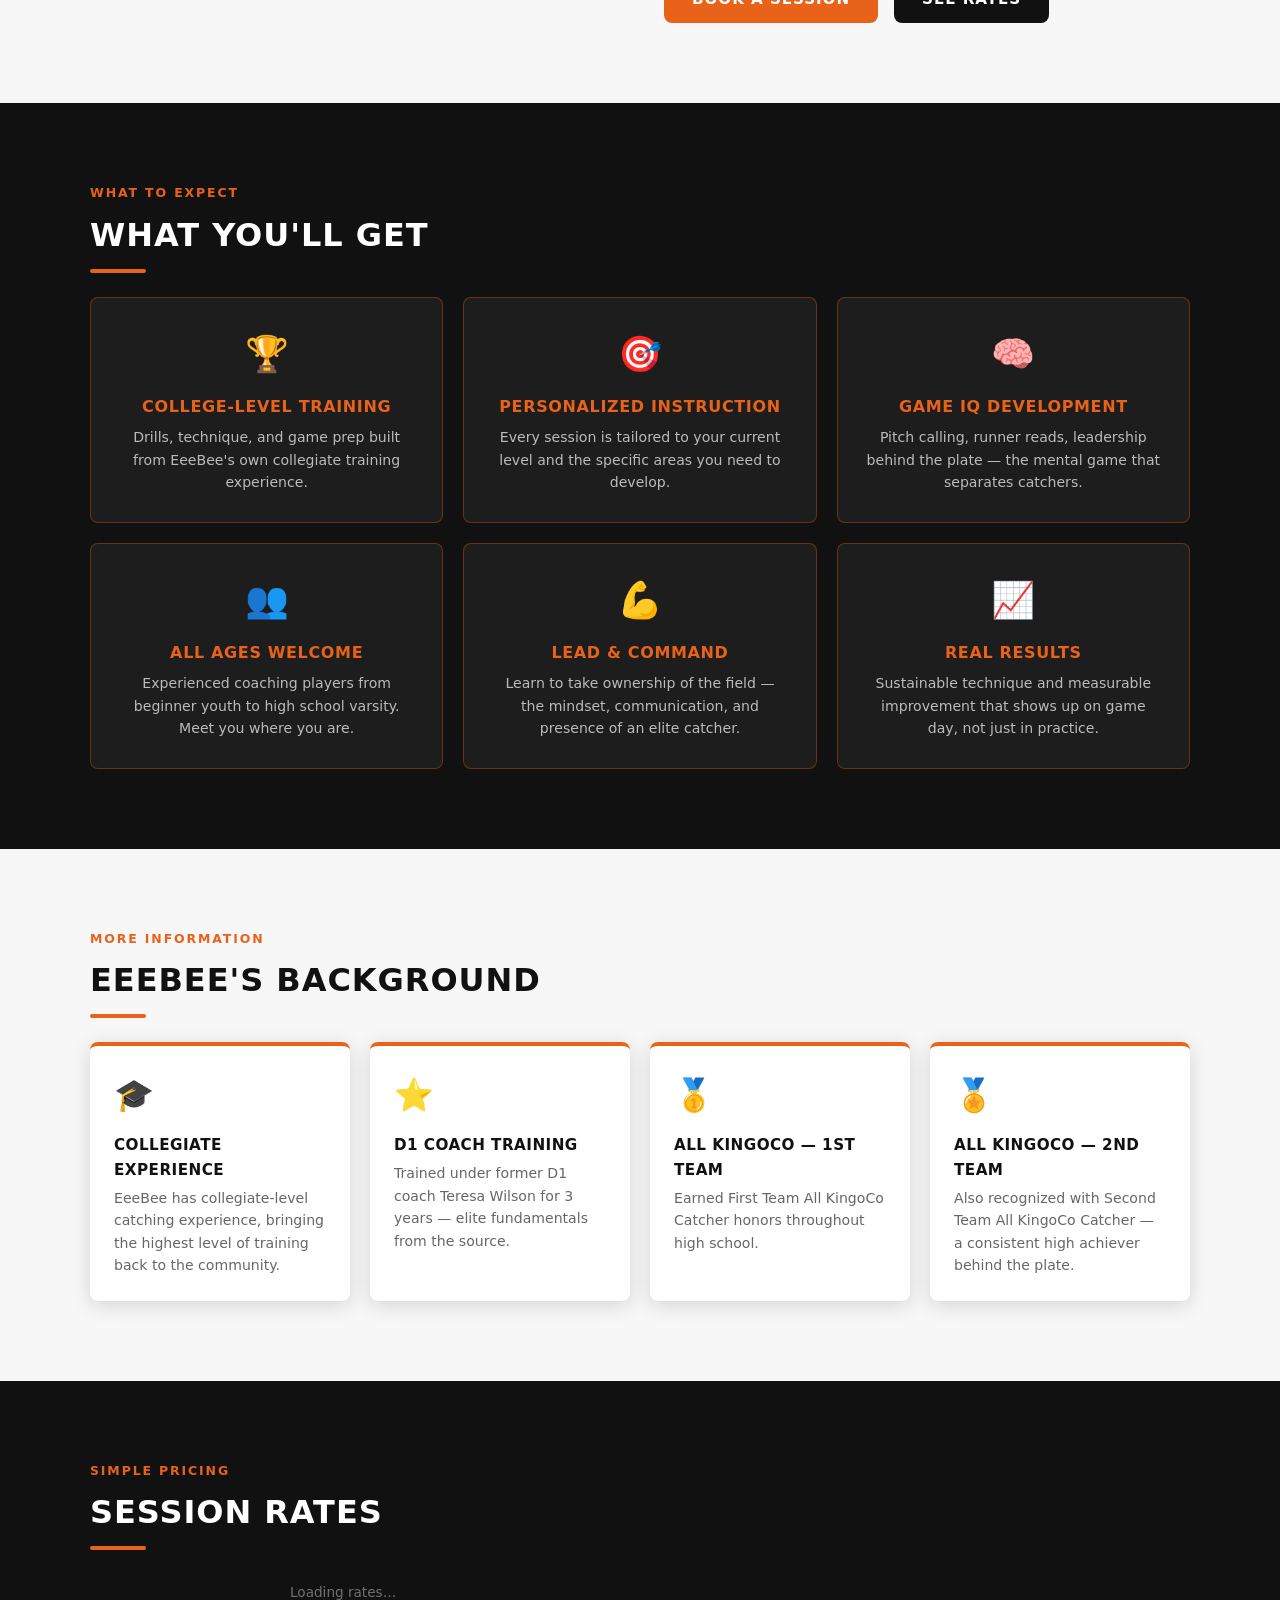
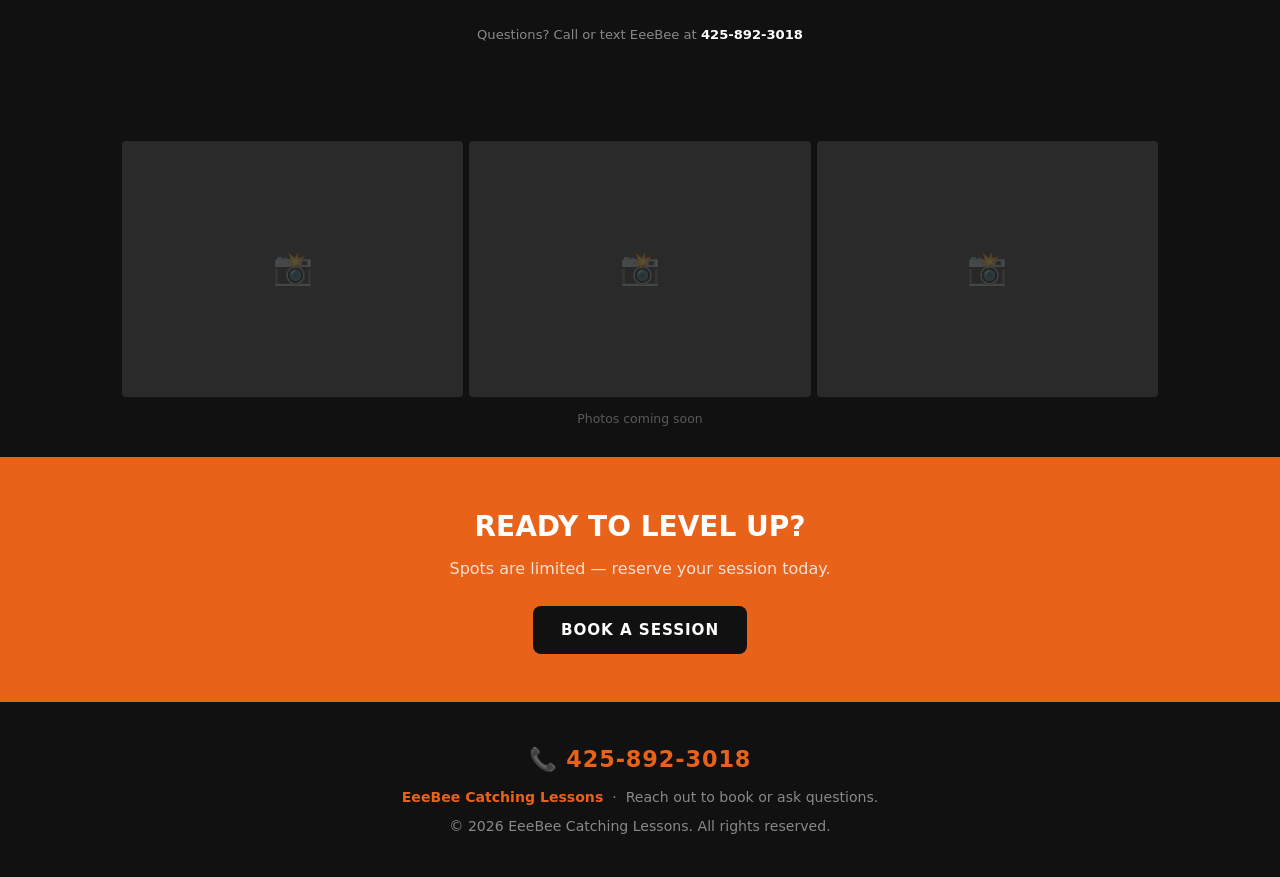
==== commit 340d85e7: "update testimonial quote to Teresa Wilson" ====
--- a/index.html
+++ b/index.html
@@ -44,7 +44,7 @@
         <p class="section-subtitle" style="margin-bottom:0.25rem;text-transform:uppercase;font-weight:800;font-size:0.82rem;letter-spacing:0.1em;color:var(--orange)">Meet EeeBee</p>
         <h2 class="section-title">Back from College &amp; Ready to Coach</h2>
         <div class="orange-line"></div>
-        <blockquote>"A great catcher doesn't just block the ball — she commands the field, reads the game, and leads her team from behind the plate."</blockquote>
+        <blockquote>"She is knowledgeable, personable and relatable! Her passion for the game is contagious and she will bring out the best in any young catcher while helping them grow their game! What a great opportunity for any young athlete"<br><br>— Teresa Wilson</blockquote>
         <p>EeeBee brings collegiate-level catching experience back home and is now open for lessons. With years of training under former D1 coach Teresa Wilson and a decorated high school career, she knows exactly what it takes to develop a catcher at every level.</p>
         <p>Whether you're just getting started or looking to sharpen your skills for the next level, EeeBee provides personalized, focused instruction built around <em>your</em> game.</p>
         <div style="margin-top:1.5rem;display:flex;gap:1rem;flex-wrap:wrap">
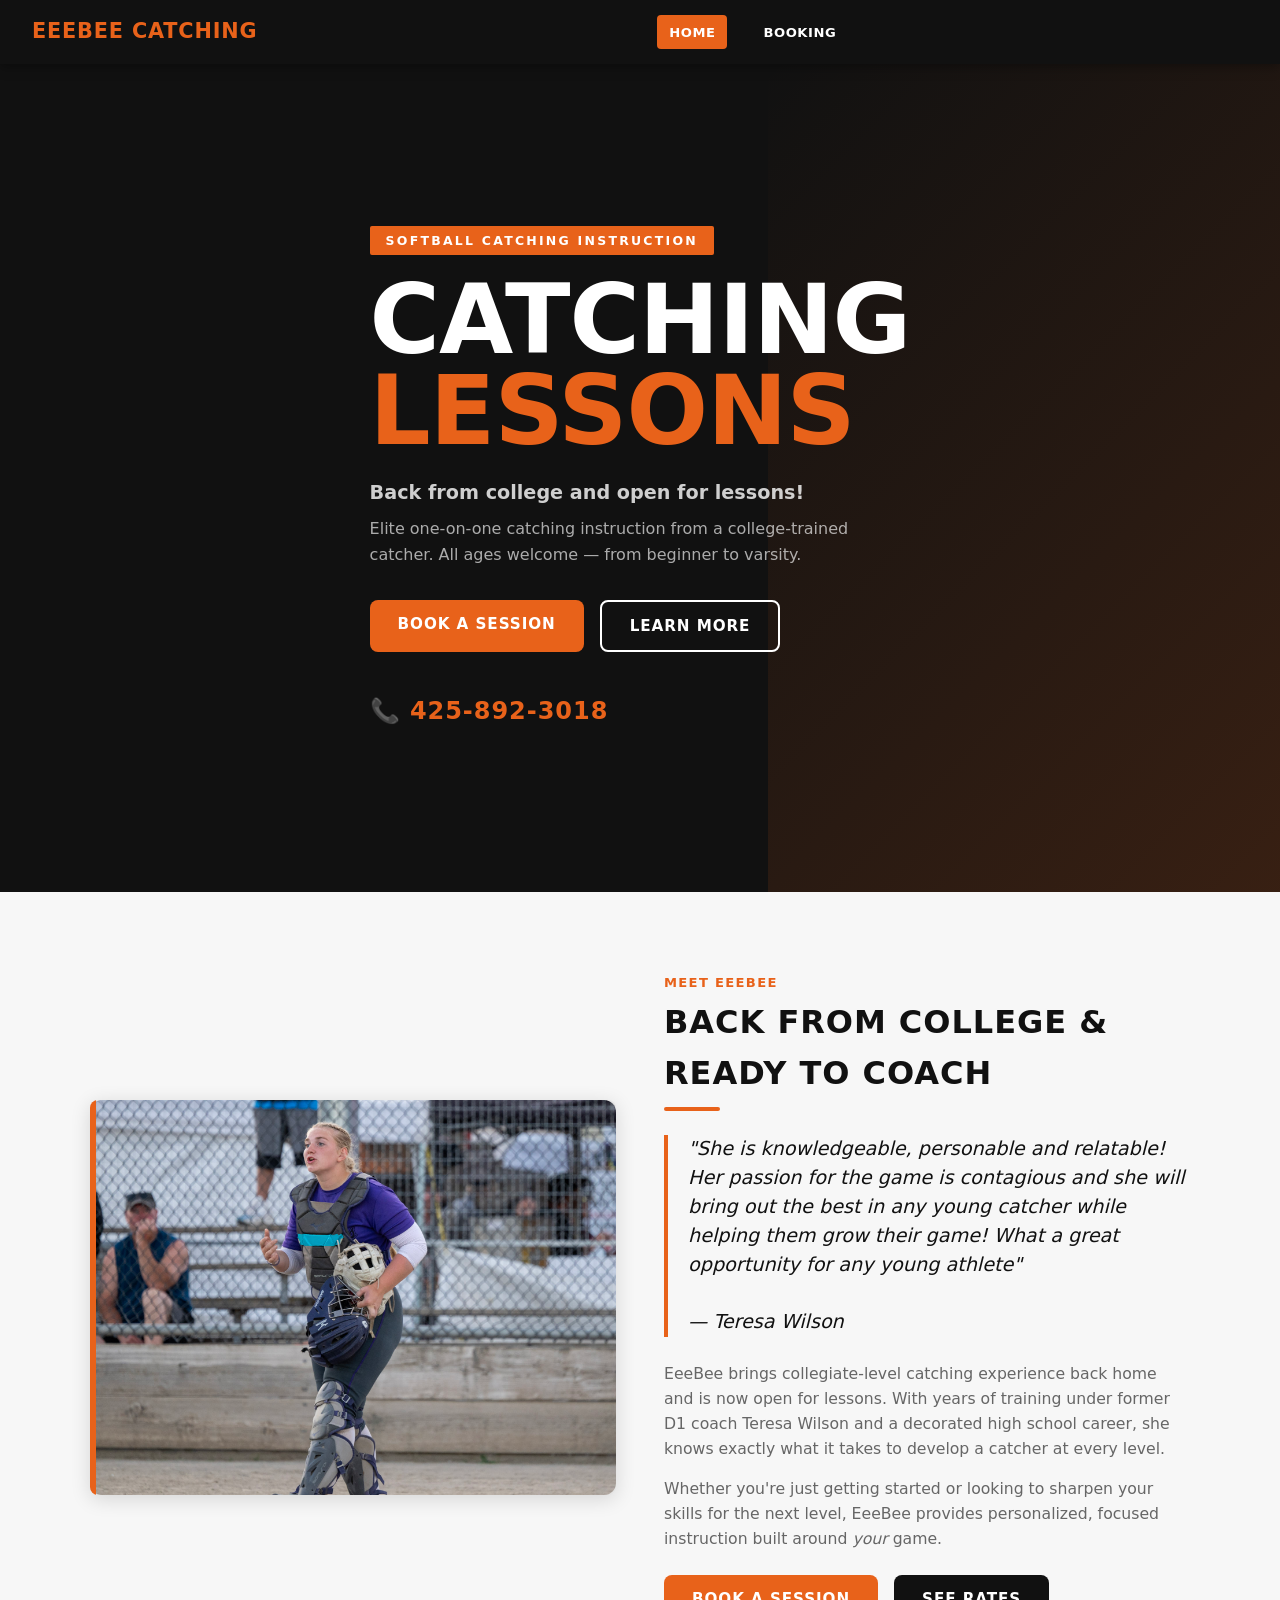
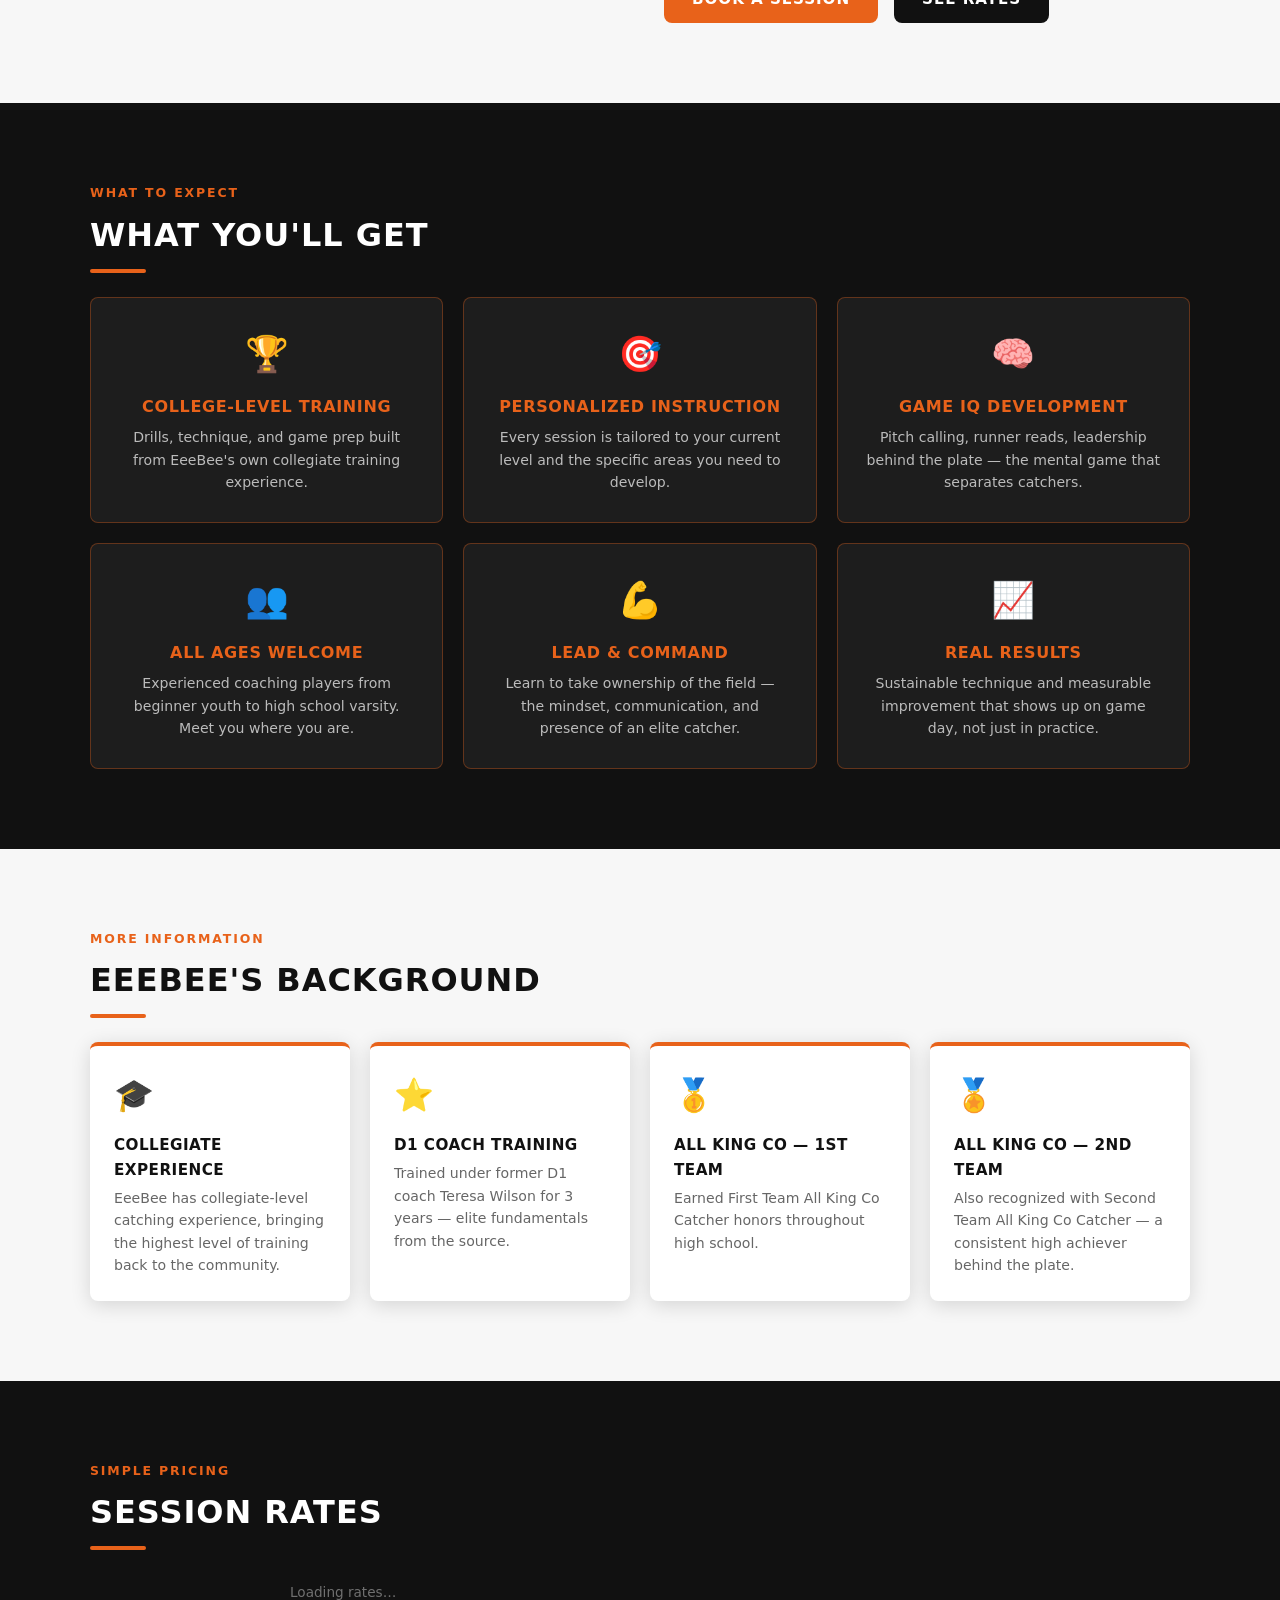
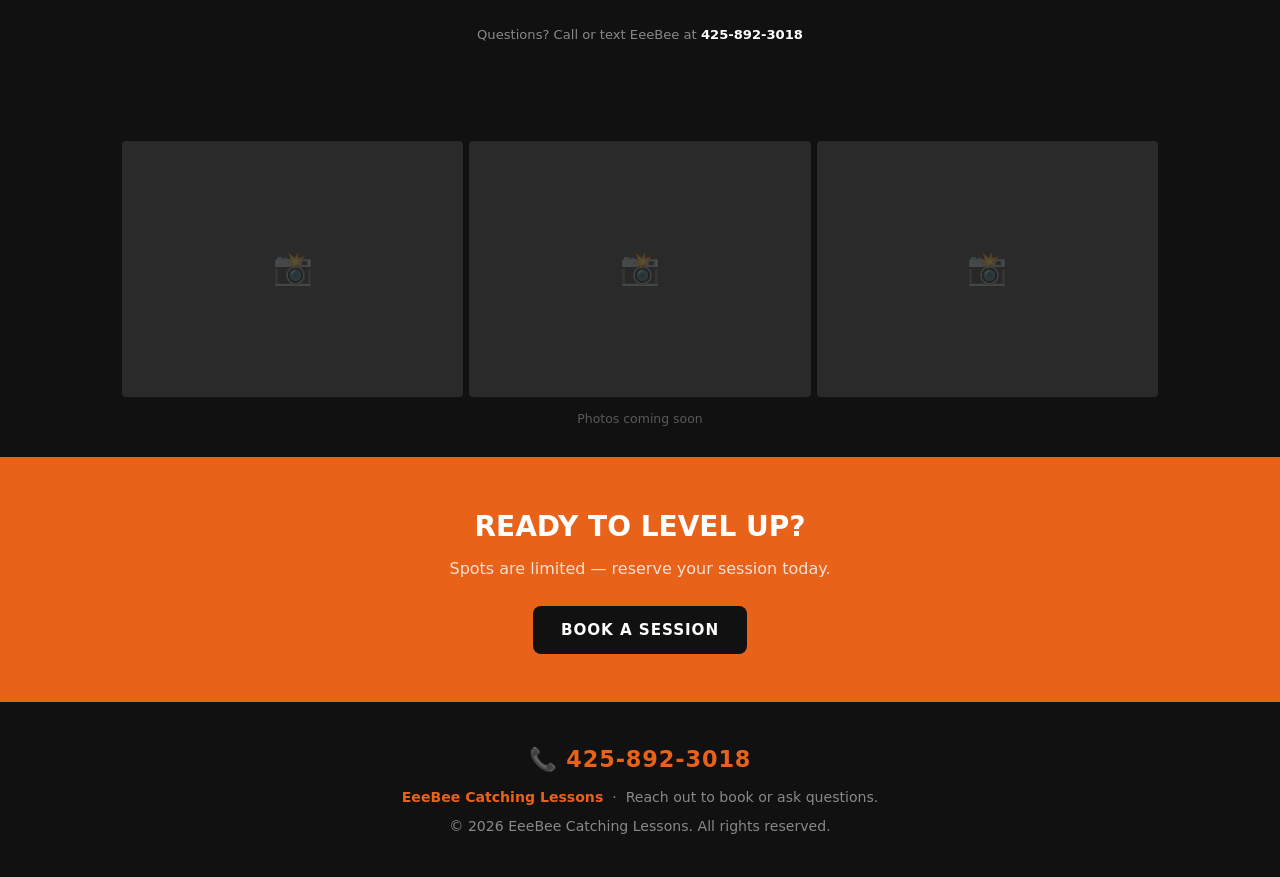
==== commit 8acf4919: "fix KingoCo to King Co" ====
--- a/index.html
+++ b/index.html
@@ -116,13 +116,13 @@
       </div>
       <div class="cred-card">
         <div class="cred-icon">🥇</div>
-        <h4>All KingoCo — 1st Team</h4>
-        <p>Earned First Team All KingoCo Catcher honors throughout high school.</p>
+        <h4>All King Co — 1st Team</h4>
+        <p>Earned First Team All King Co Catcher honors throughout high school.</p>
       </div>
       <div class="cred-card">
         <div class="cred-icon">🏅</div>
-        <h4>All KingoCo — 2nd Team</h4>
-        <p>Also recognized with Second Team All KingoCo Catcher — a consistent high achiever behind the plate.</p>
+        <h4>All King Co — 2nd Team</h4>
+        <p>Also recognized with Second Team All King Co Catcher — a consistent high achiever behind the plate.</p>
       </div>
     </div>
   </div>
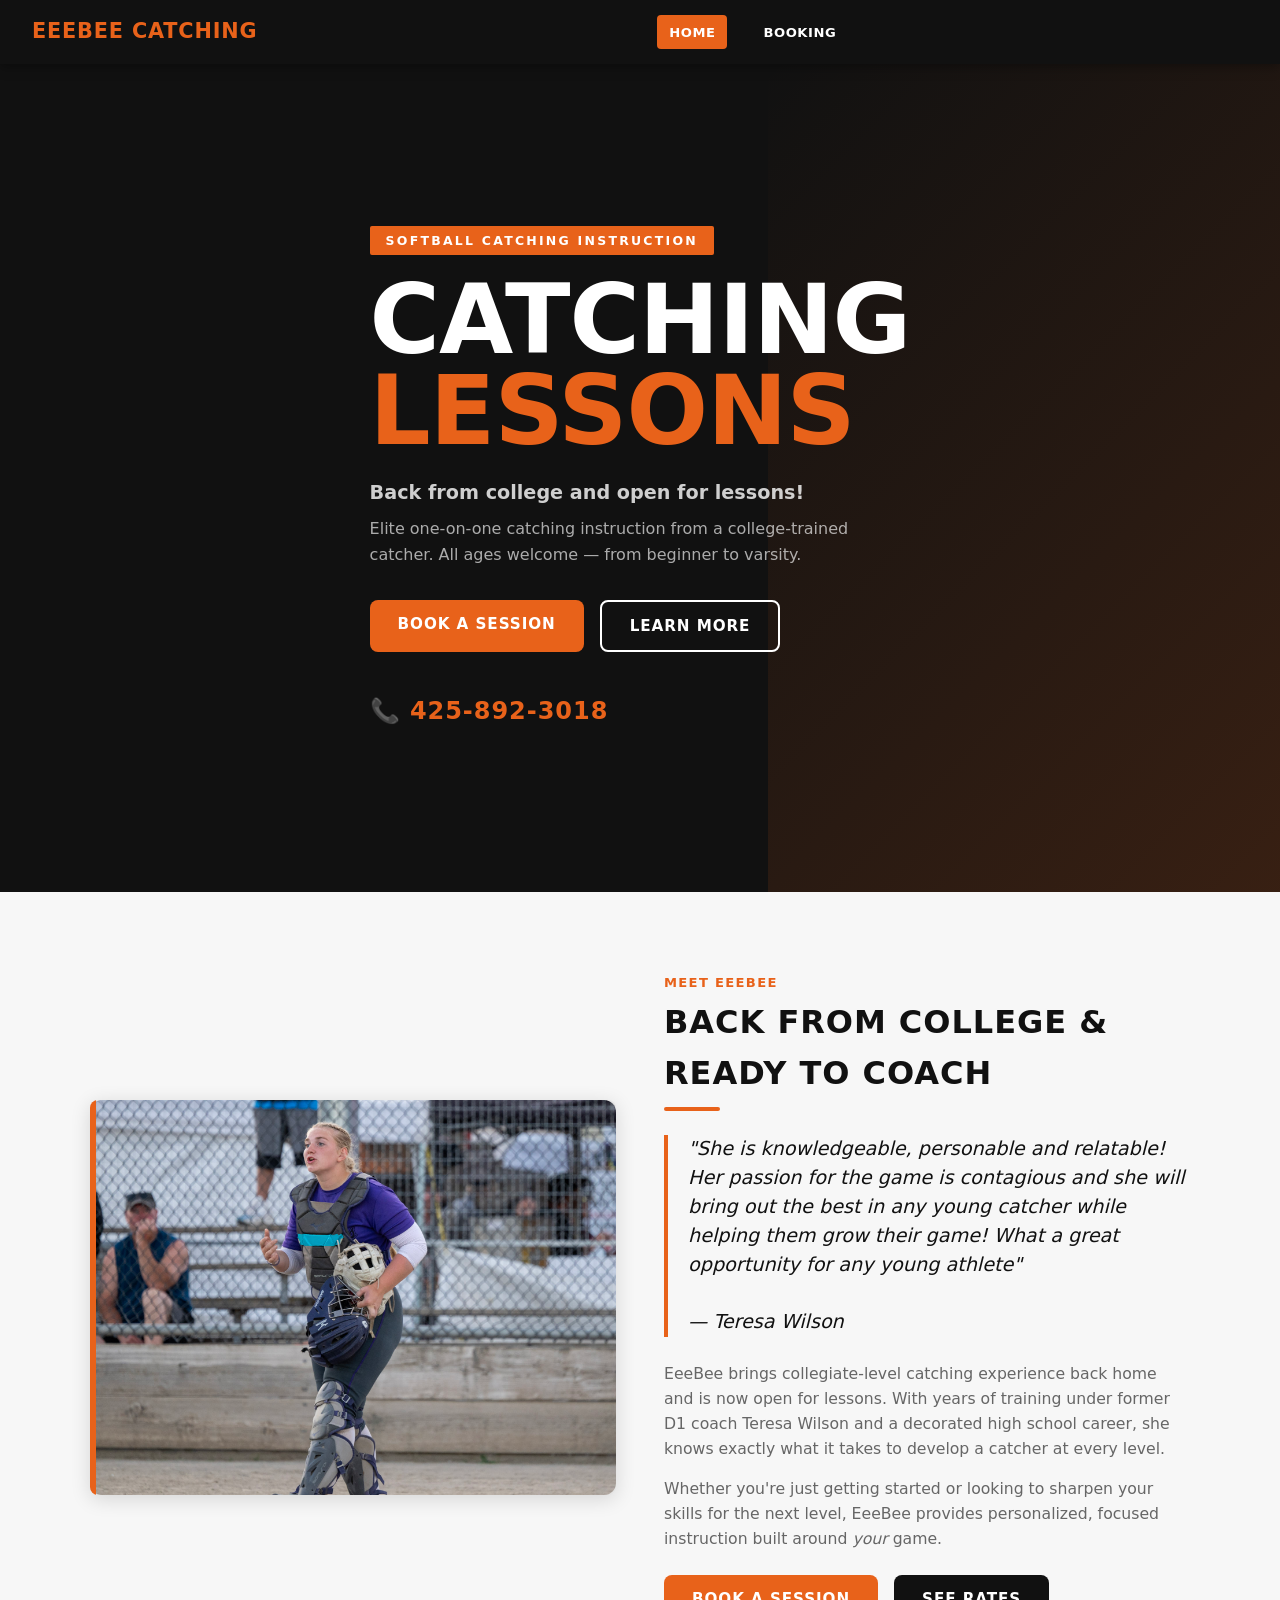
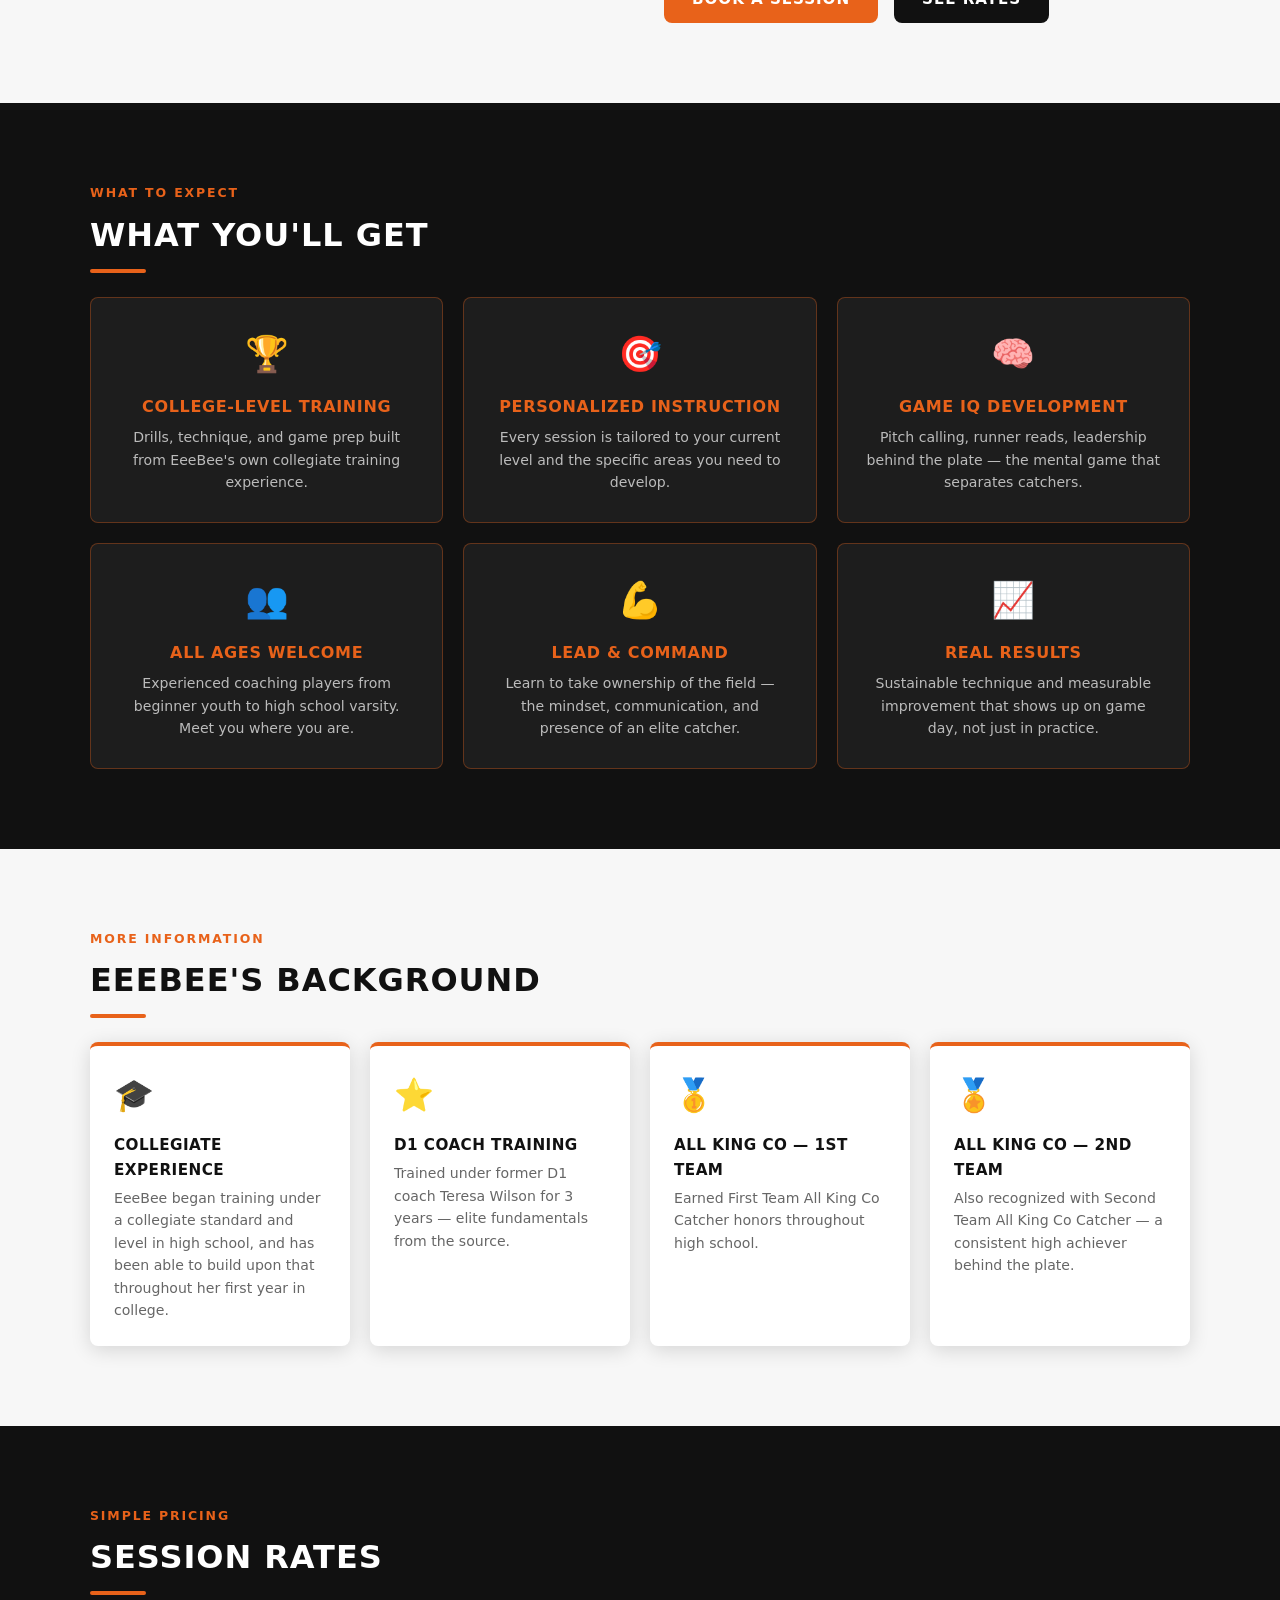
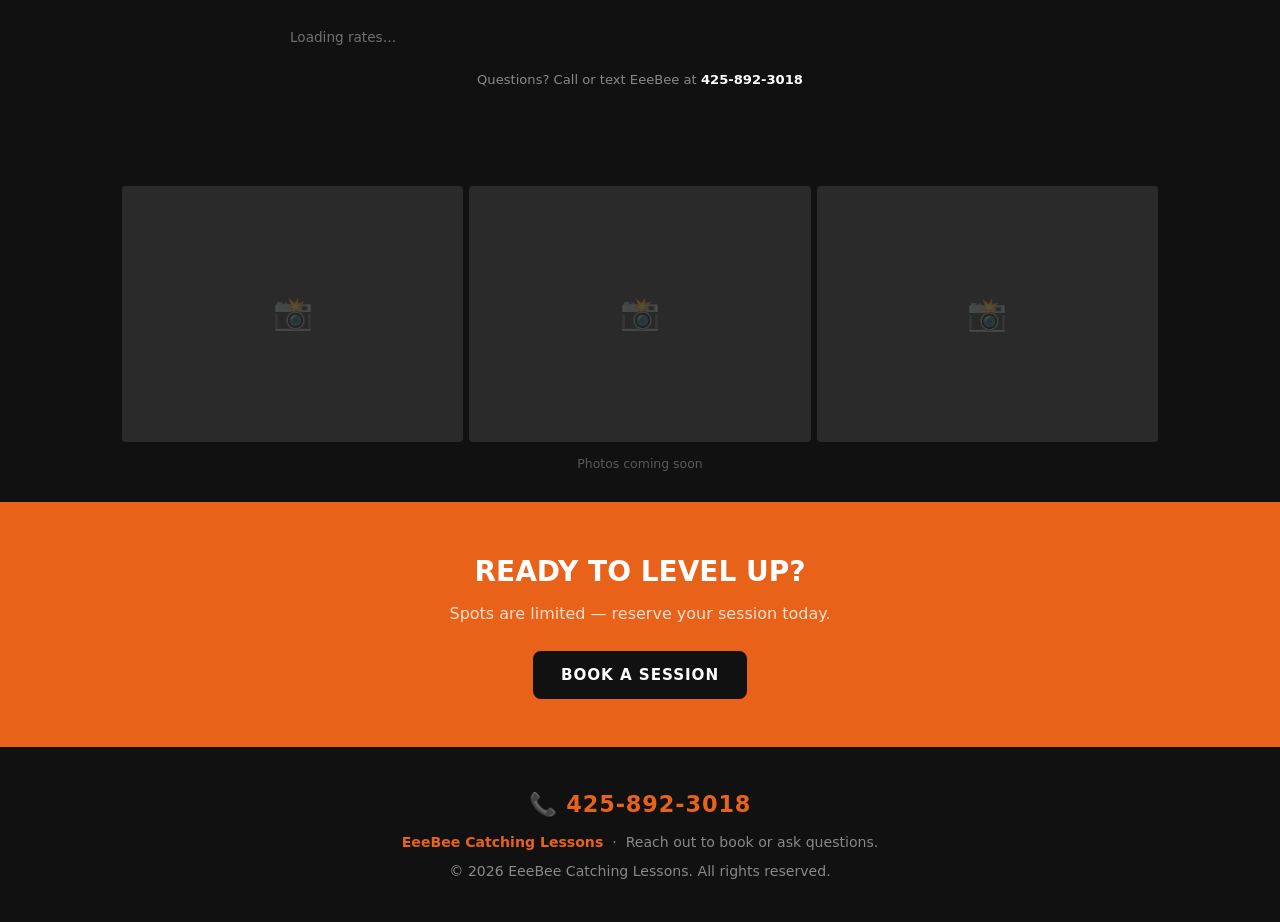
==== commit 27235129: "update collegiate experience description" ====
--- a/index.html
+++ b/index.html
@@ -107,7 +107,7 @@
       <div class="cred-card">
         <div class="cred-icon">🎓</div>
         <h4>Collegiate Experience</h4>
-        <p>EeeBee has collegiate-level catching experience, bringing the highest level of training back to the community.</p>
+        <p>EeeBee began training under a collegiate standard and level in high school, and has been able to build upon that throughout her first year in college.</p>
       </div>
       <div class="cred-card">
         <div class="cred-icon">⭐</div>
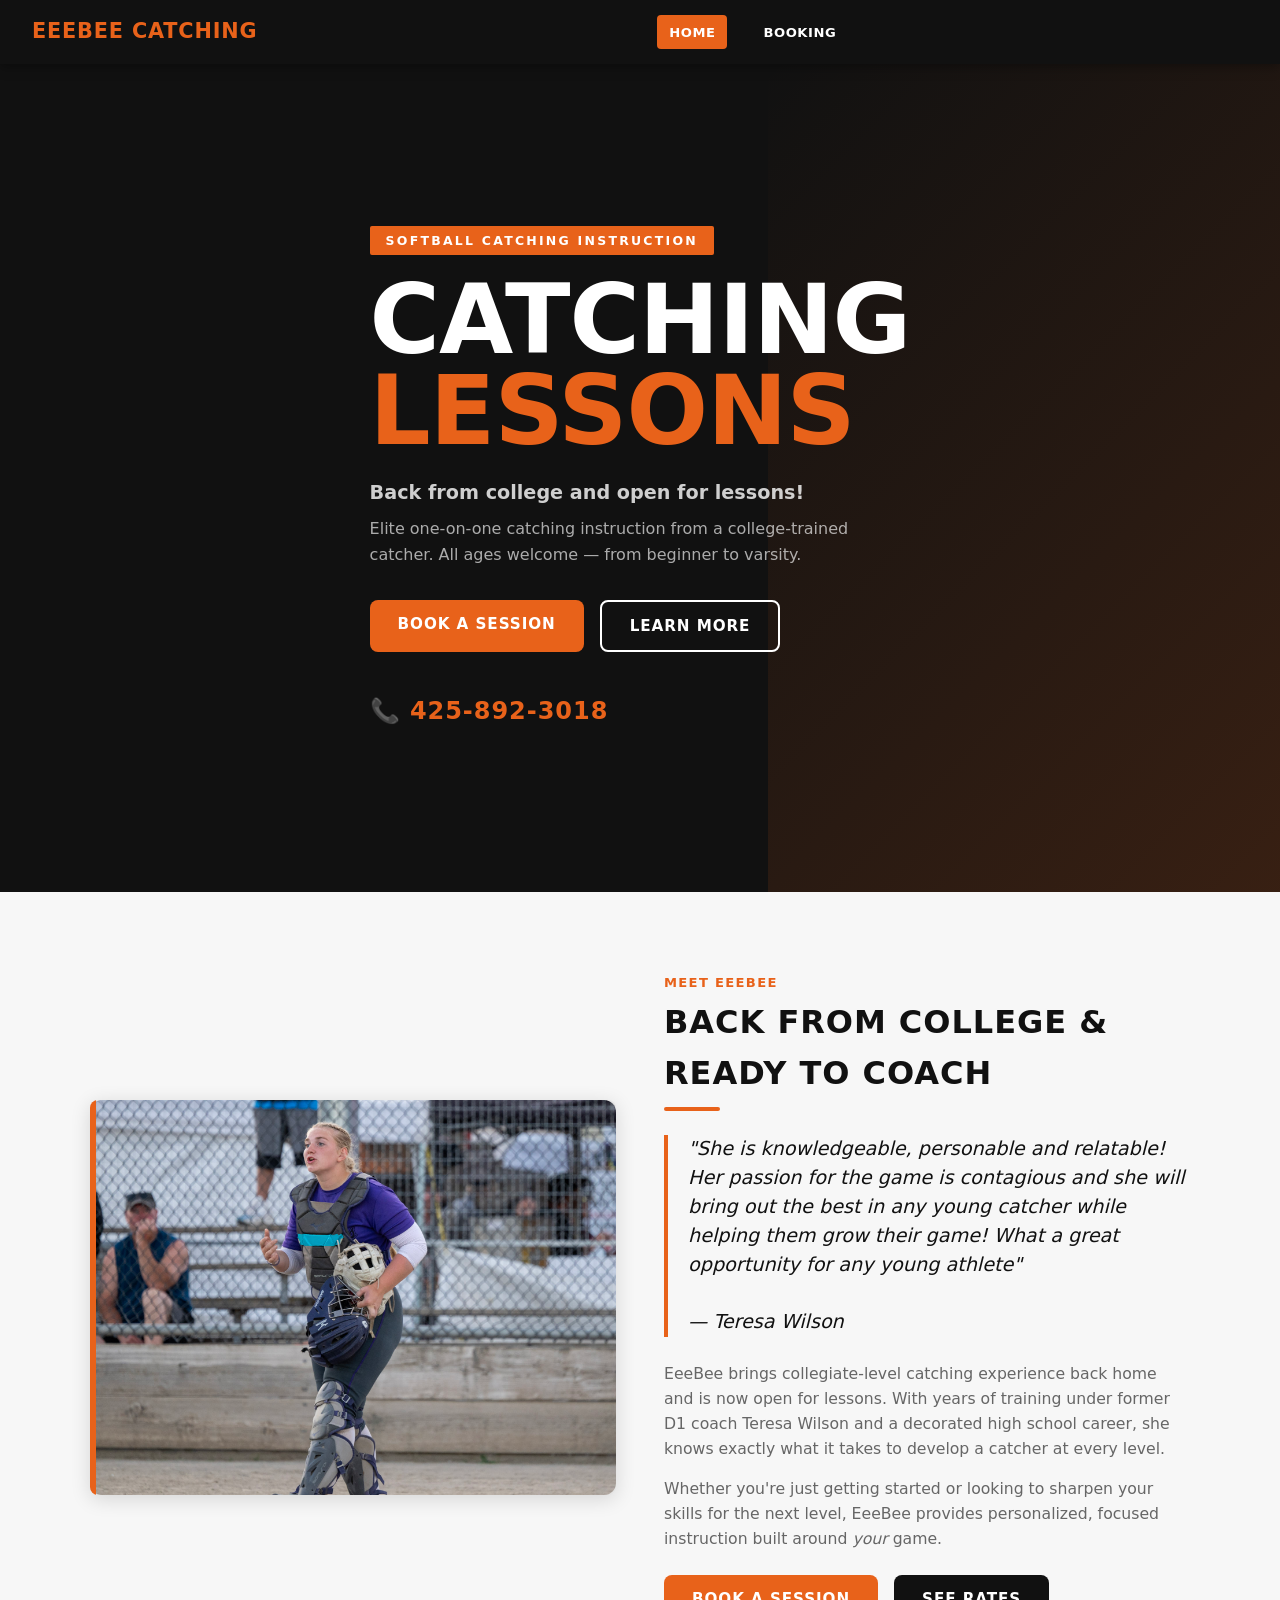
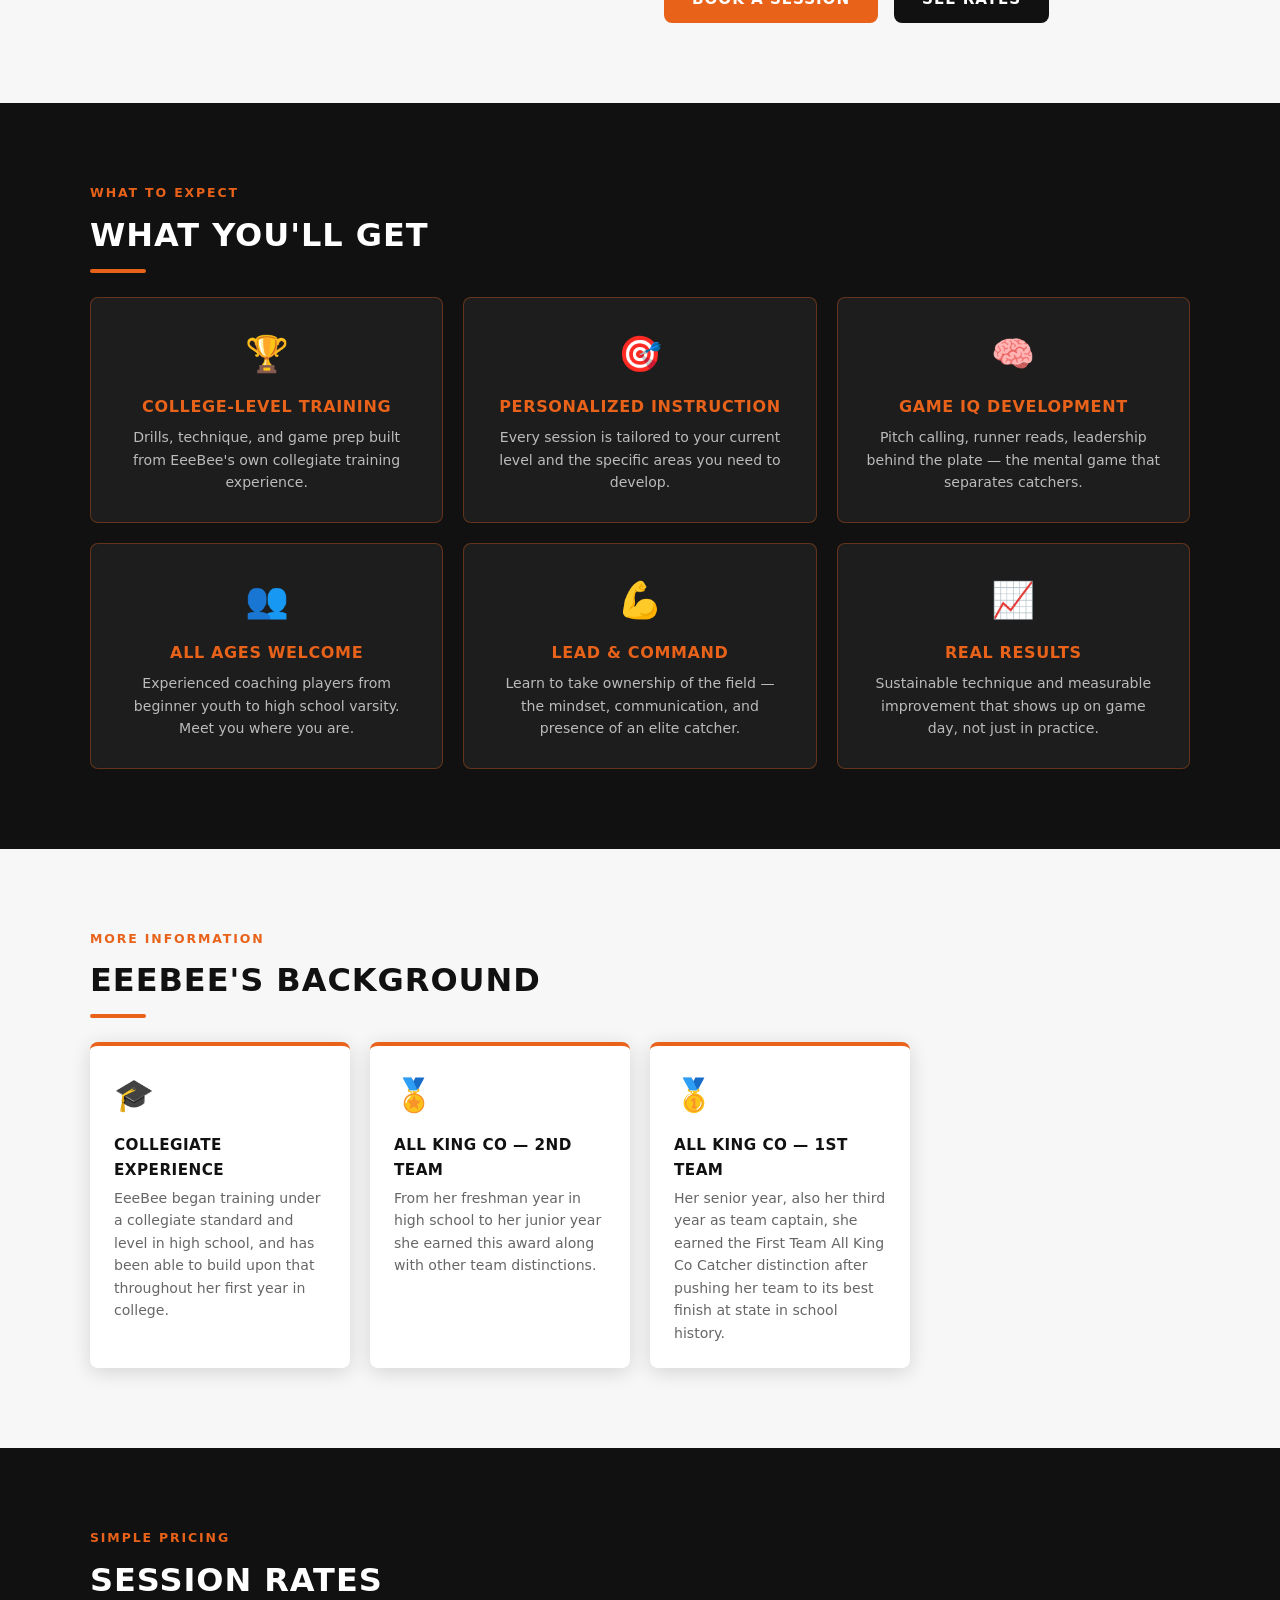
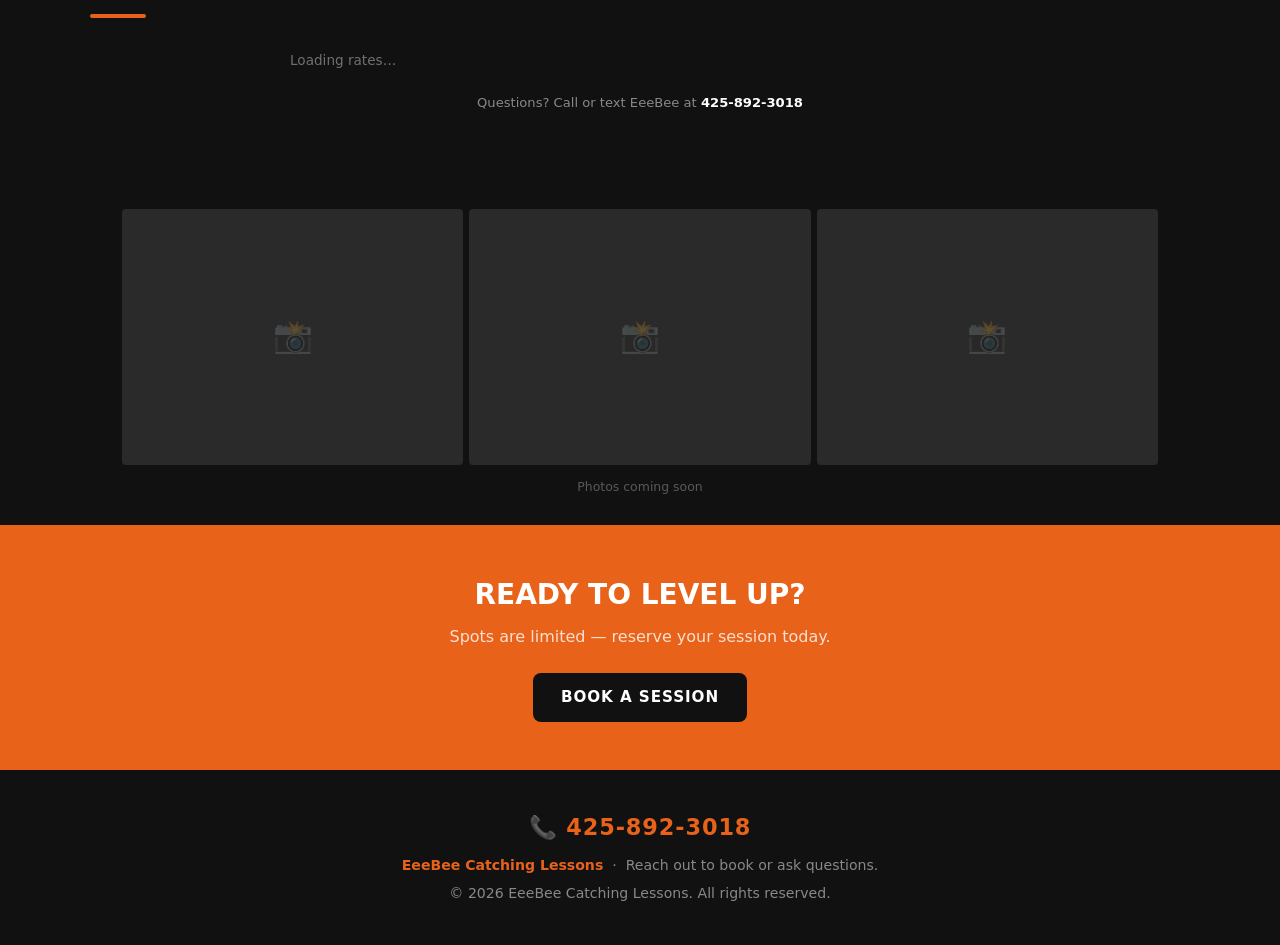
==== commit 521cfd5f: "update credentials section: remove D1 widget, reorder and rewrite King Co awards" ====
--- a/index.html
+++ b/index.html
@@ -110,19 +110,14 @@
         <p>EeeBee began training under a collegiate standard and level in high school, and has been able to build upon that throughout her first year in college.</p>
       </div>
       <div class="cred-card">
-        <div class="cred-icon">⭐</div>
-        <h4>D1 Coach Training</h4>
-        <p>Trained under former D1 coach Teresa Wilson for 3 years — elite fundamentals from the source.</p>
+        <div class="cred-icon">🏅</div>
+        <h4>All King Co — 2nd Team</h4>
+        <p>From her freshman year in high school to her junior year she earned this award along with other team distinctions.</p>
       </div>
       <div class="cred-card">
         <div class="cred-icon">🥇</div>
         <h4>All King Co — 1st Team</h4>
-        <p>Earned First Team All King Co Catcher honors throughout high school.</p>
-      </div>
-      <div class="cred-card">
-        <div class="cred-icon">🏅</div>
-        <h4>All King Co — 2nd Team</h4>
-        <p>Also recognized with Second Team All King Co Catcher — a consistent high achiever behind the plate.</p>
+        <p>Her senior year, also her third year as team captain, she earned the First Team All King Co Catcher distinction after pushing her team to its best finish at state in school history.</p>
       </div>
     </div>
   </div>
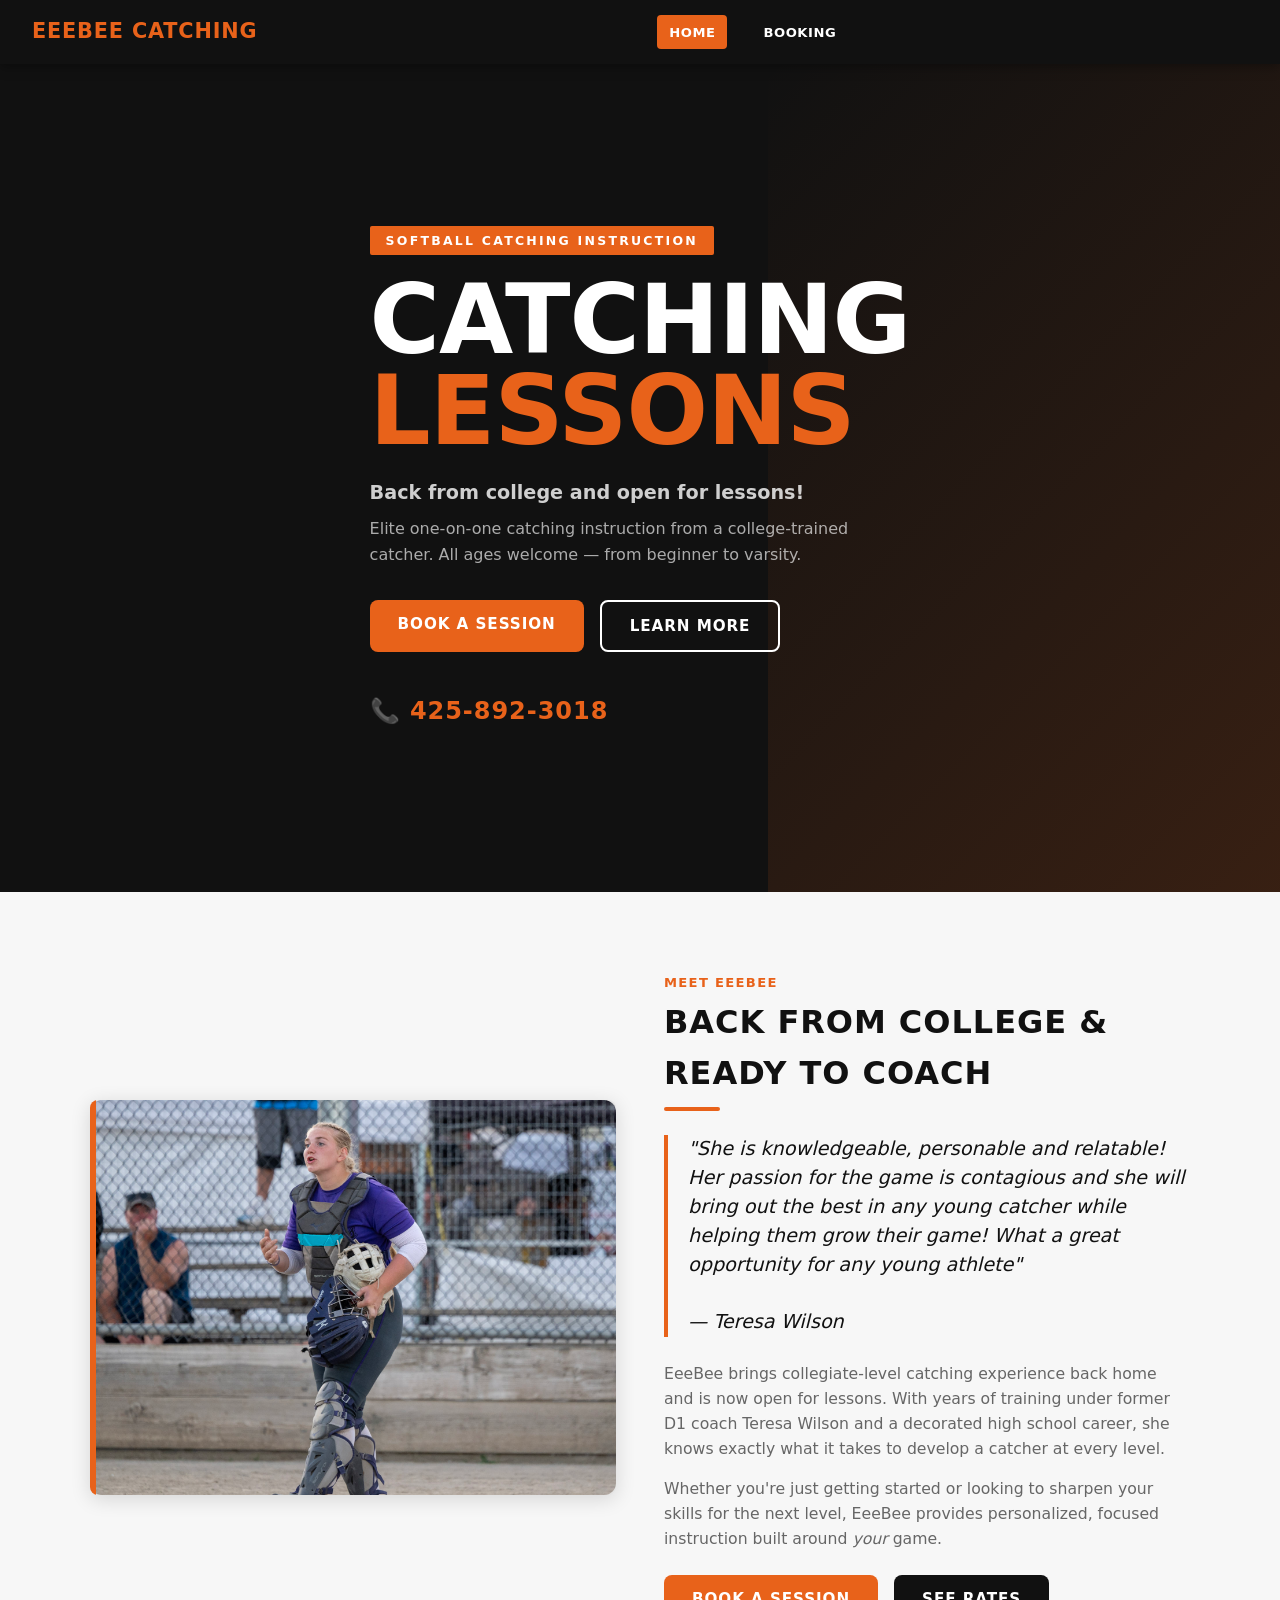
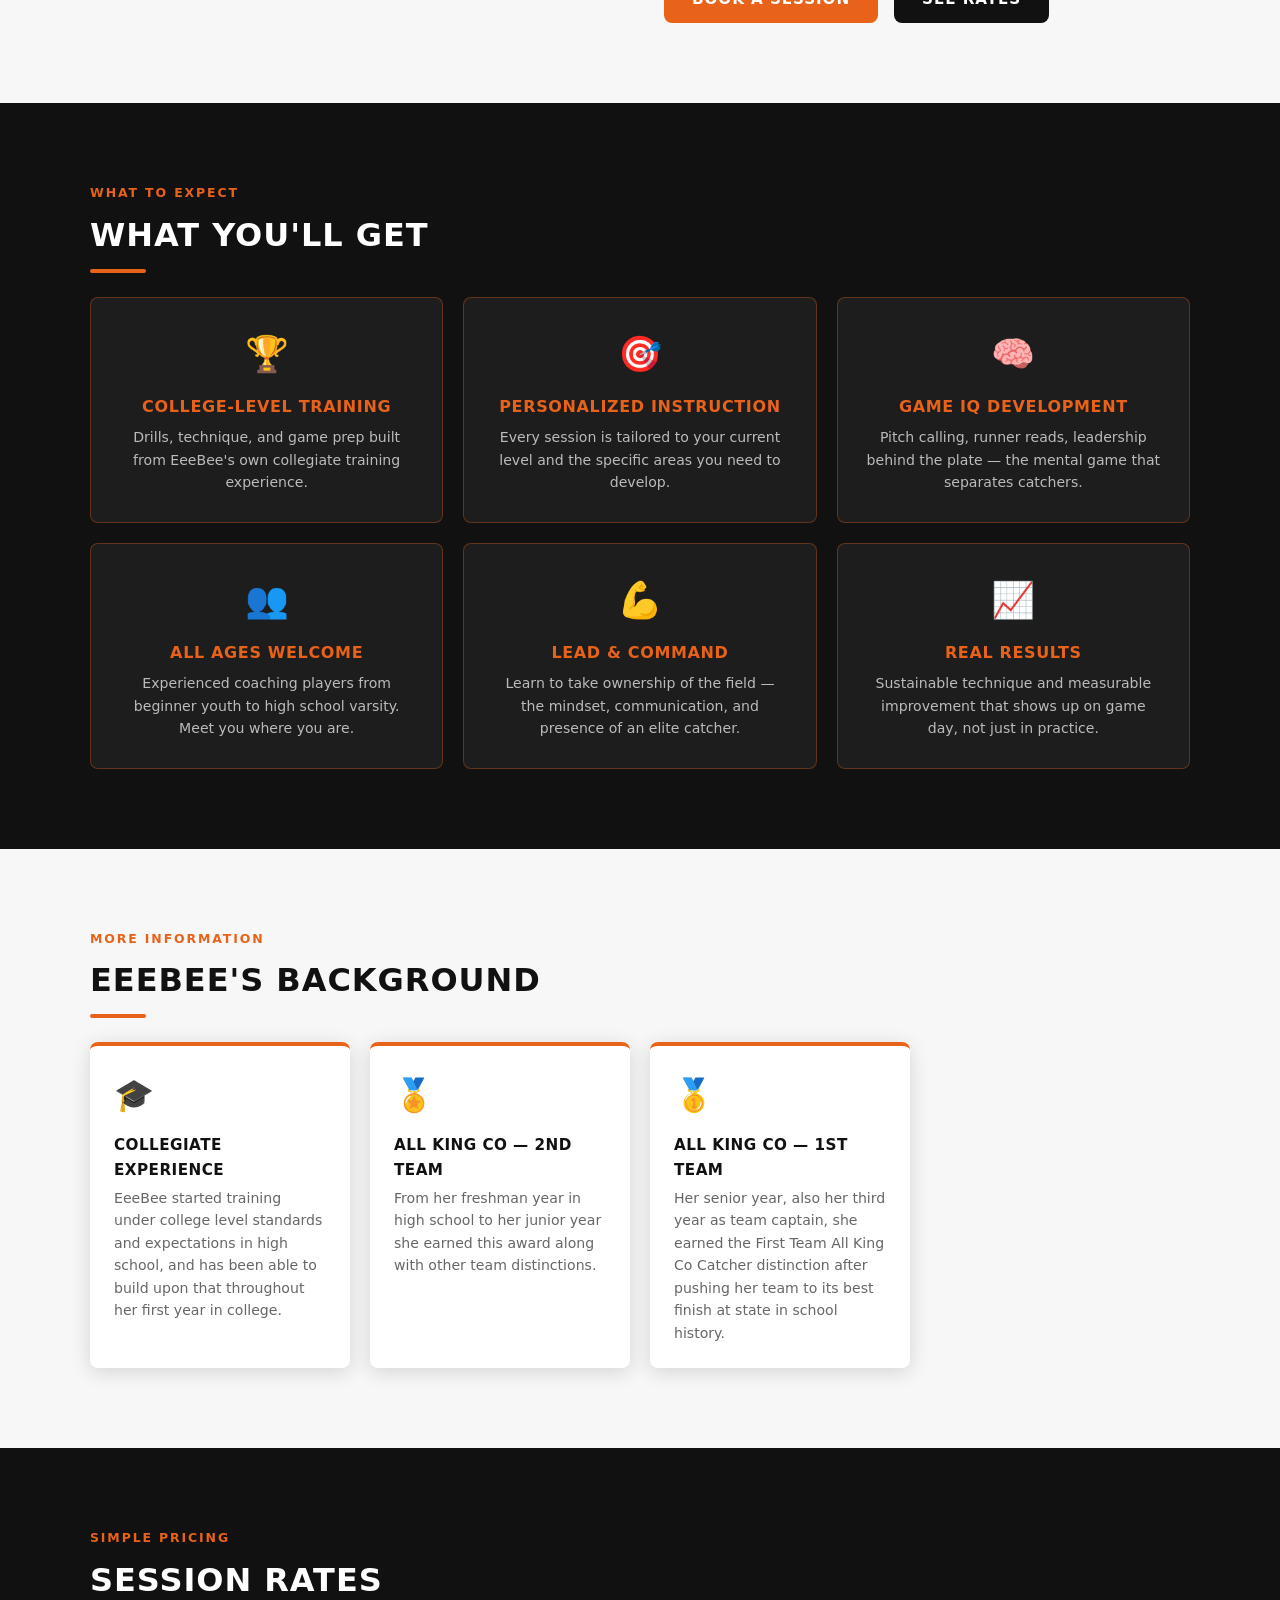
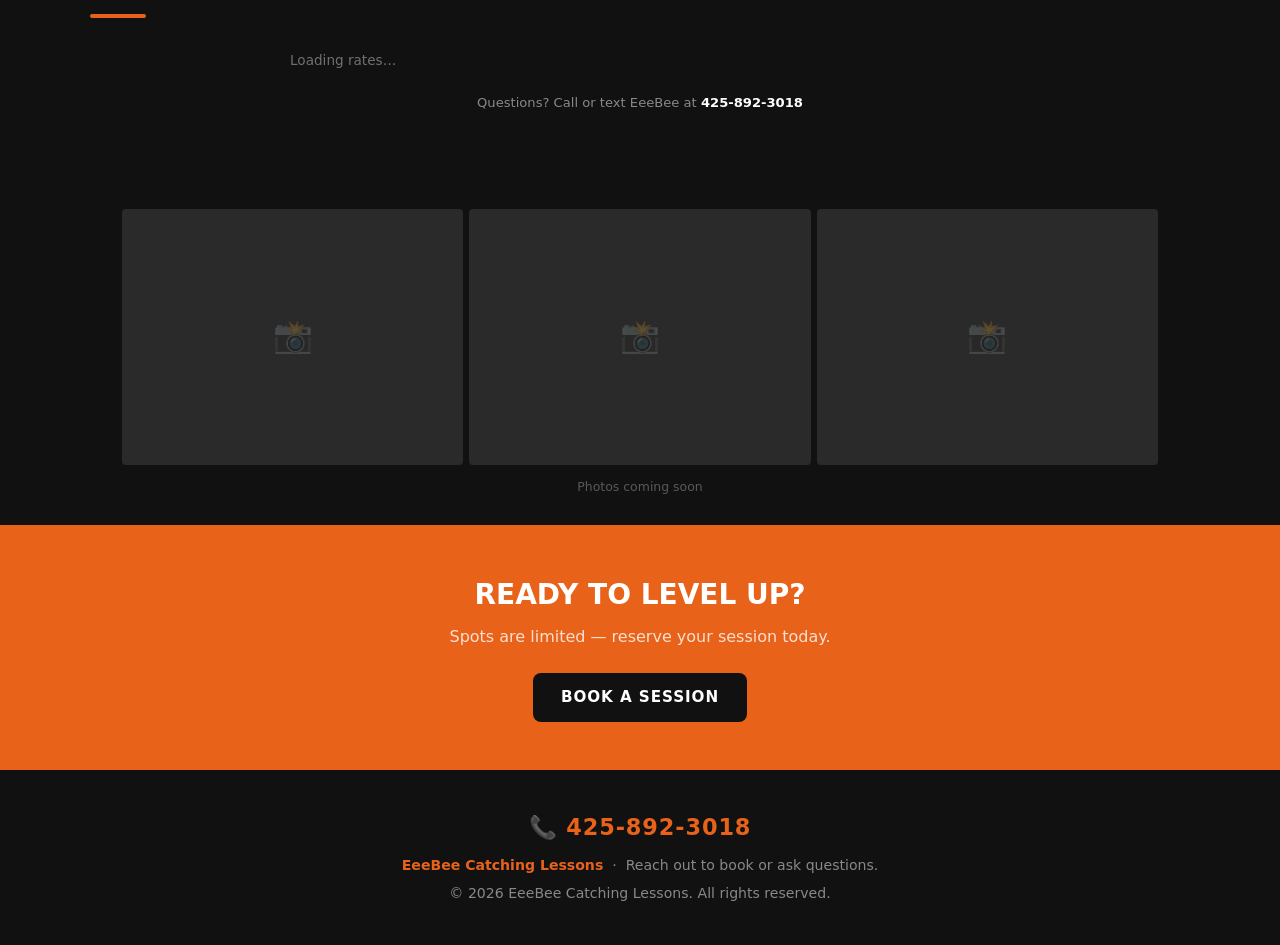
==== commit 3506735e: "update collegiate experience wording" ====
--- a/index.html
+++ b/index.html
@@ -107,7 +107,7 @@
       <div class="cred-card">
         <div class="cred-icon">🎓</div>
         <h4>Collegiate Experience</h4>
-        <p>EeeBee began training under a collegiate standard and level in high school, and has been able to build upon that throughout her first year in college.</p>
+        <p>EeeBee started training under college level standards and expectations in high school, and has been able to build upon that throughout her first year in college.</p>
       </div>
       <div class="cred-card">
         <div class="cred-icon">🏅</div>
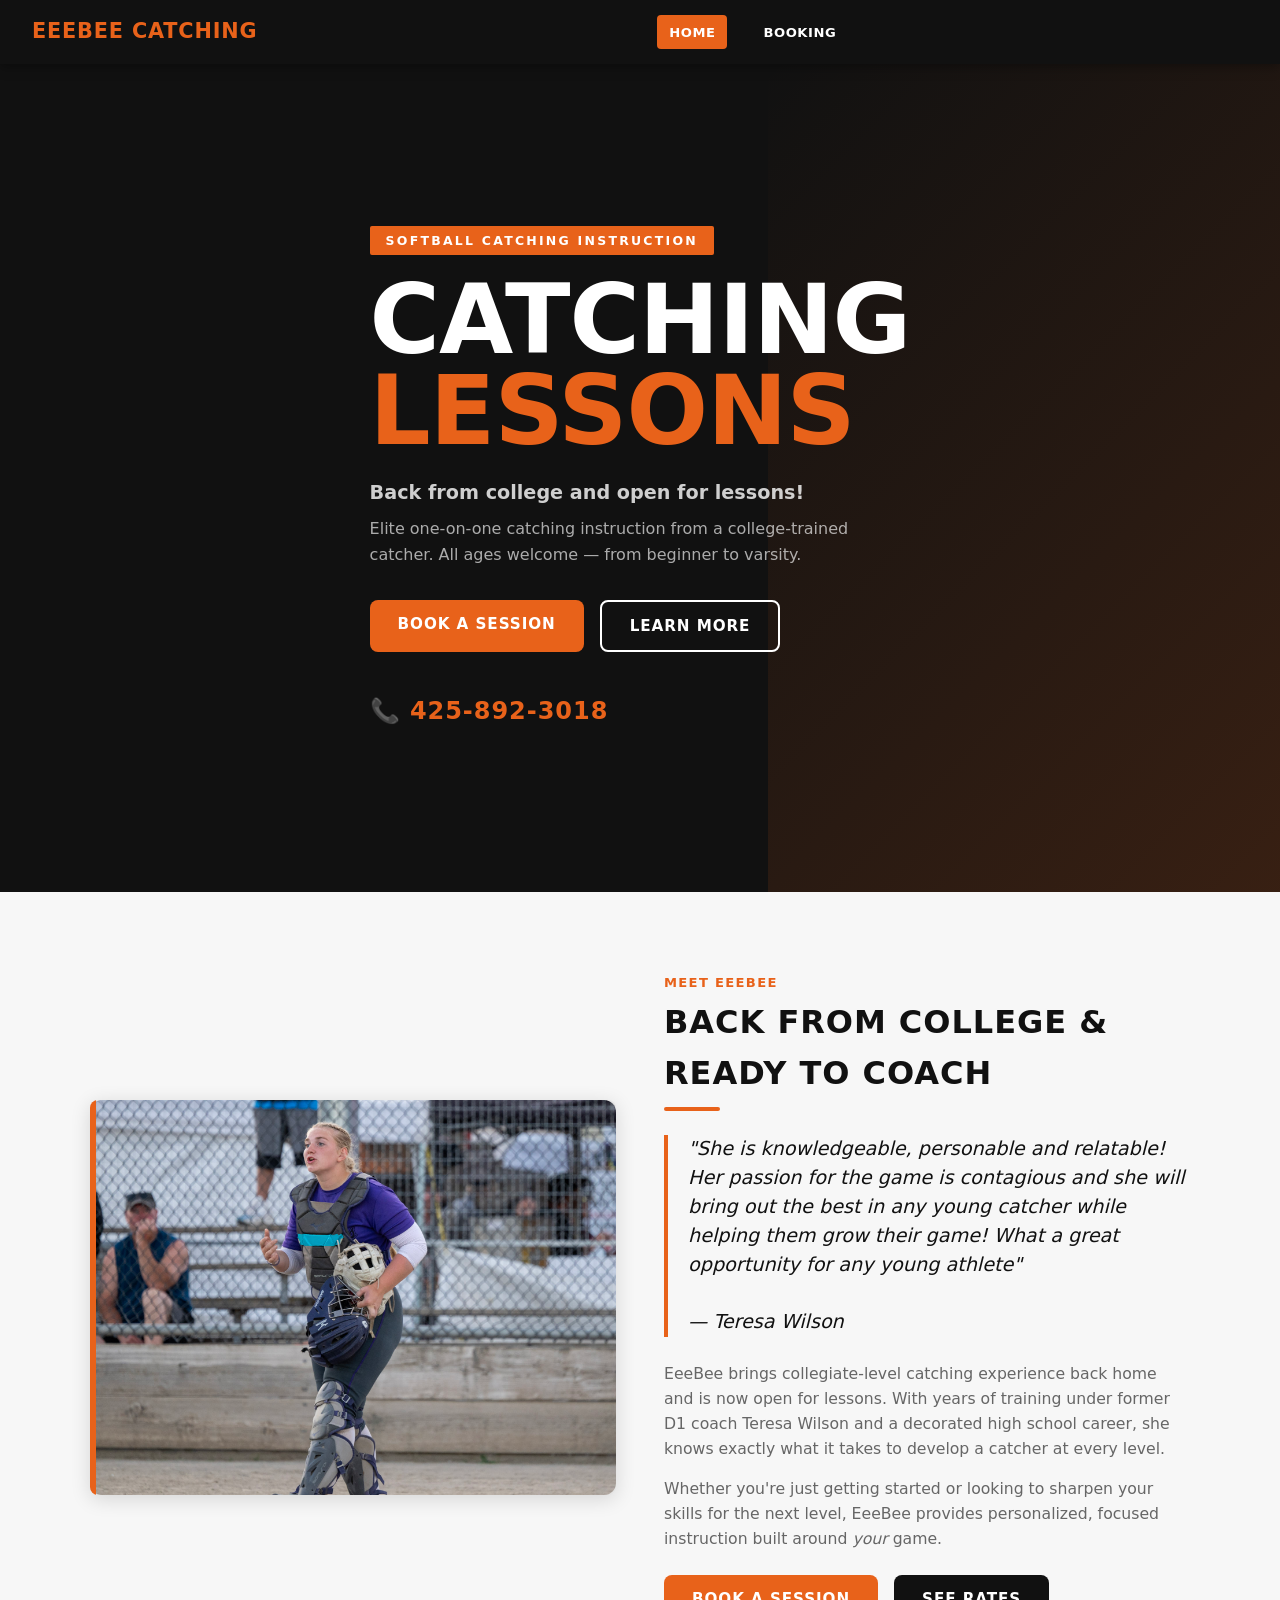
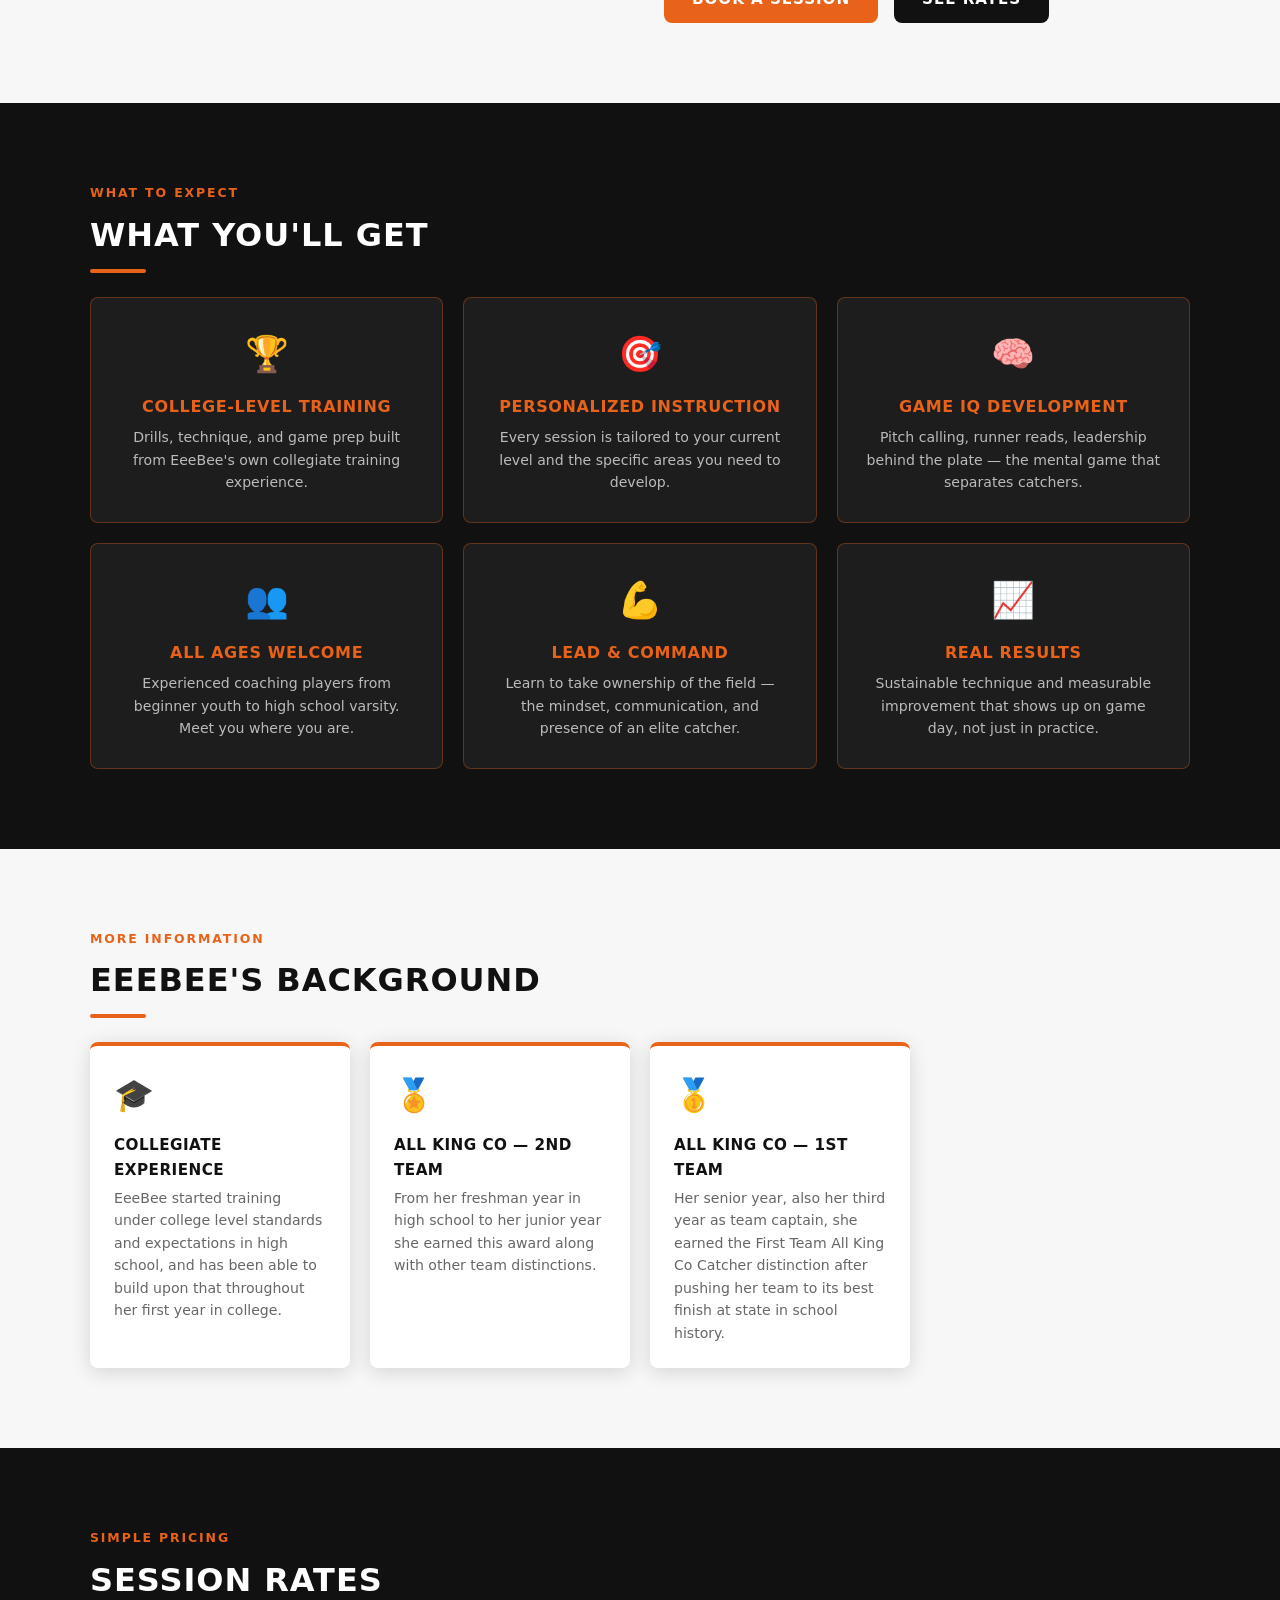
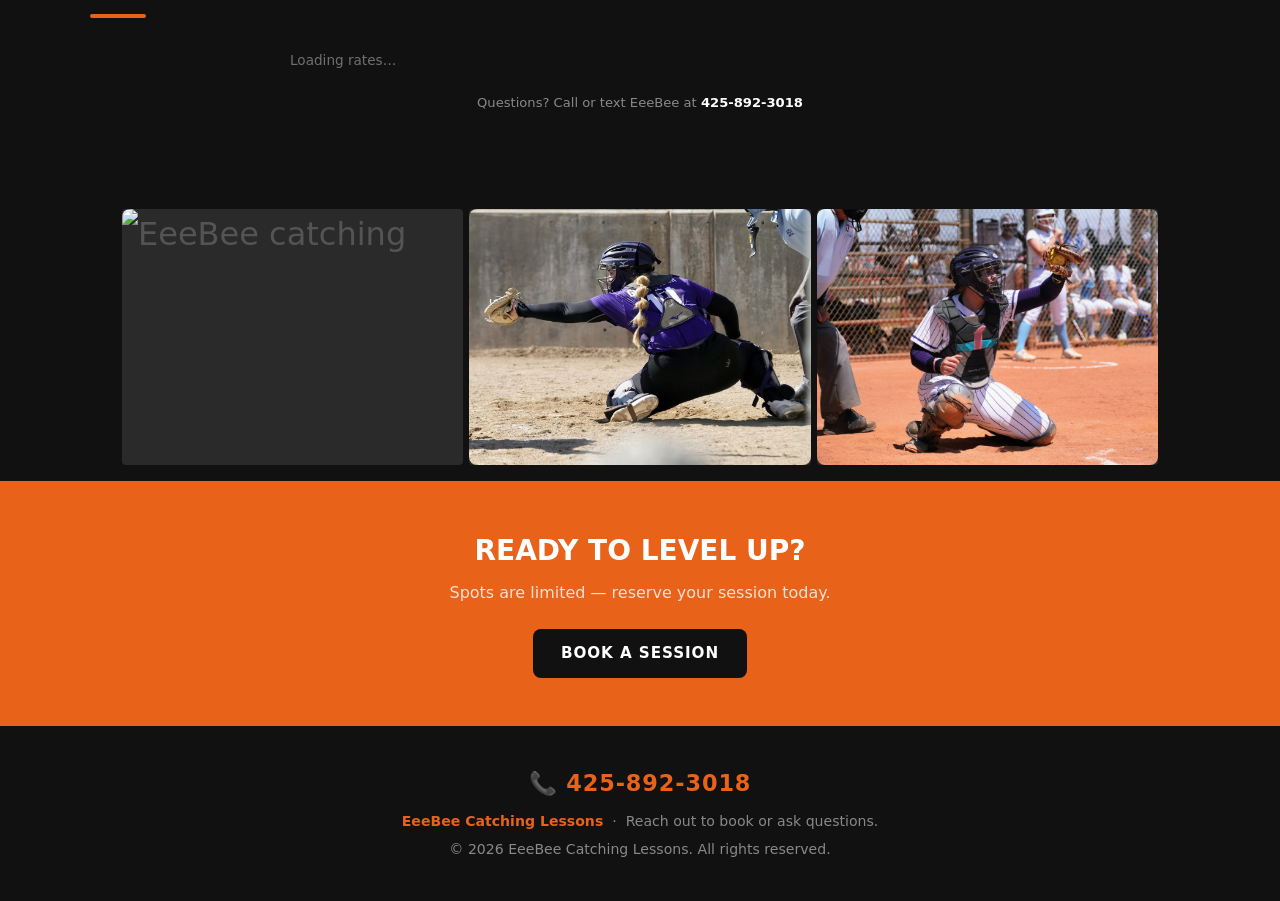
==== commit 67aebdb3: "add action photos to photo strip" ====
--- a/index.html
+++ b/index.html
@@ -142,11 +142,10 @@
 <section style="padding:0;background:var(--black)">
   <div style="max-width:1100px;margin:0 auto;padding:1rem 2rem">
     <div class="photo-strip">
-      <div class="photo-strip-item">📸</div>
-      <div class="photo-strip-item">📸</div>
-      <div class="photo-strip-item">📸</div>
-    </div>
-    <p style="text-align:center;color:rgba(255,255,255,0.3);font-size:0.78rem;padding:0.75rem 0">Photos coming soon</p>
+      <div class="photo-strip-item"><img src="KP VISUALS-75.jpeg" alt="EeeBee catching" style="width:100%;height:100%;object-fit:cover;border-radius:8px" /></div>
+      <div class="photo-strip-item"><img src="IMG_6500.jpeg" alt="EeeBee catching" style="width:100%;height:100%;object-fit:cover;border-radius:8px" /></div>
+      <div class="photo-strip-item"><img src="DSC06797_Original.jpeg" alt="EeeBee catching" style="width:100%;height:100%;object-fit:cover;border-radius:8px" /></div>
+    </div>
   </div>
 </section>
 
